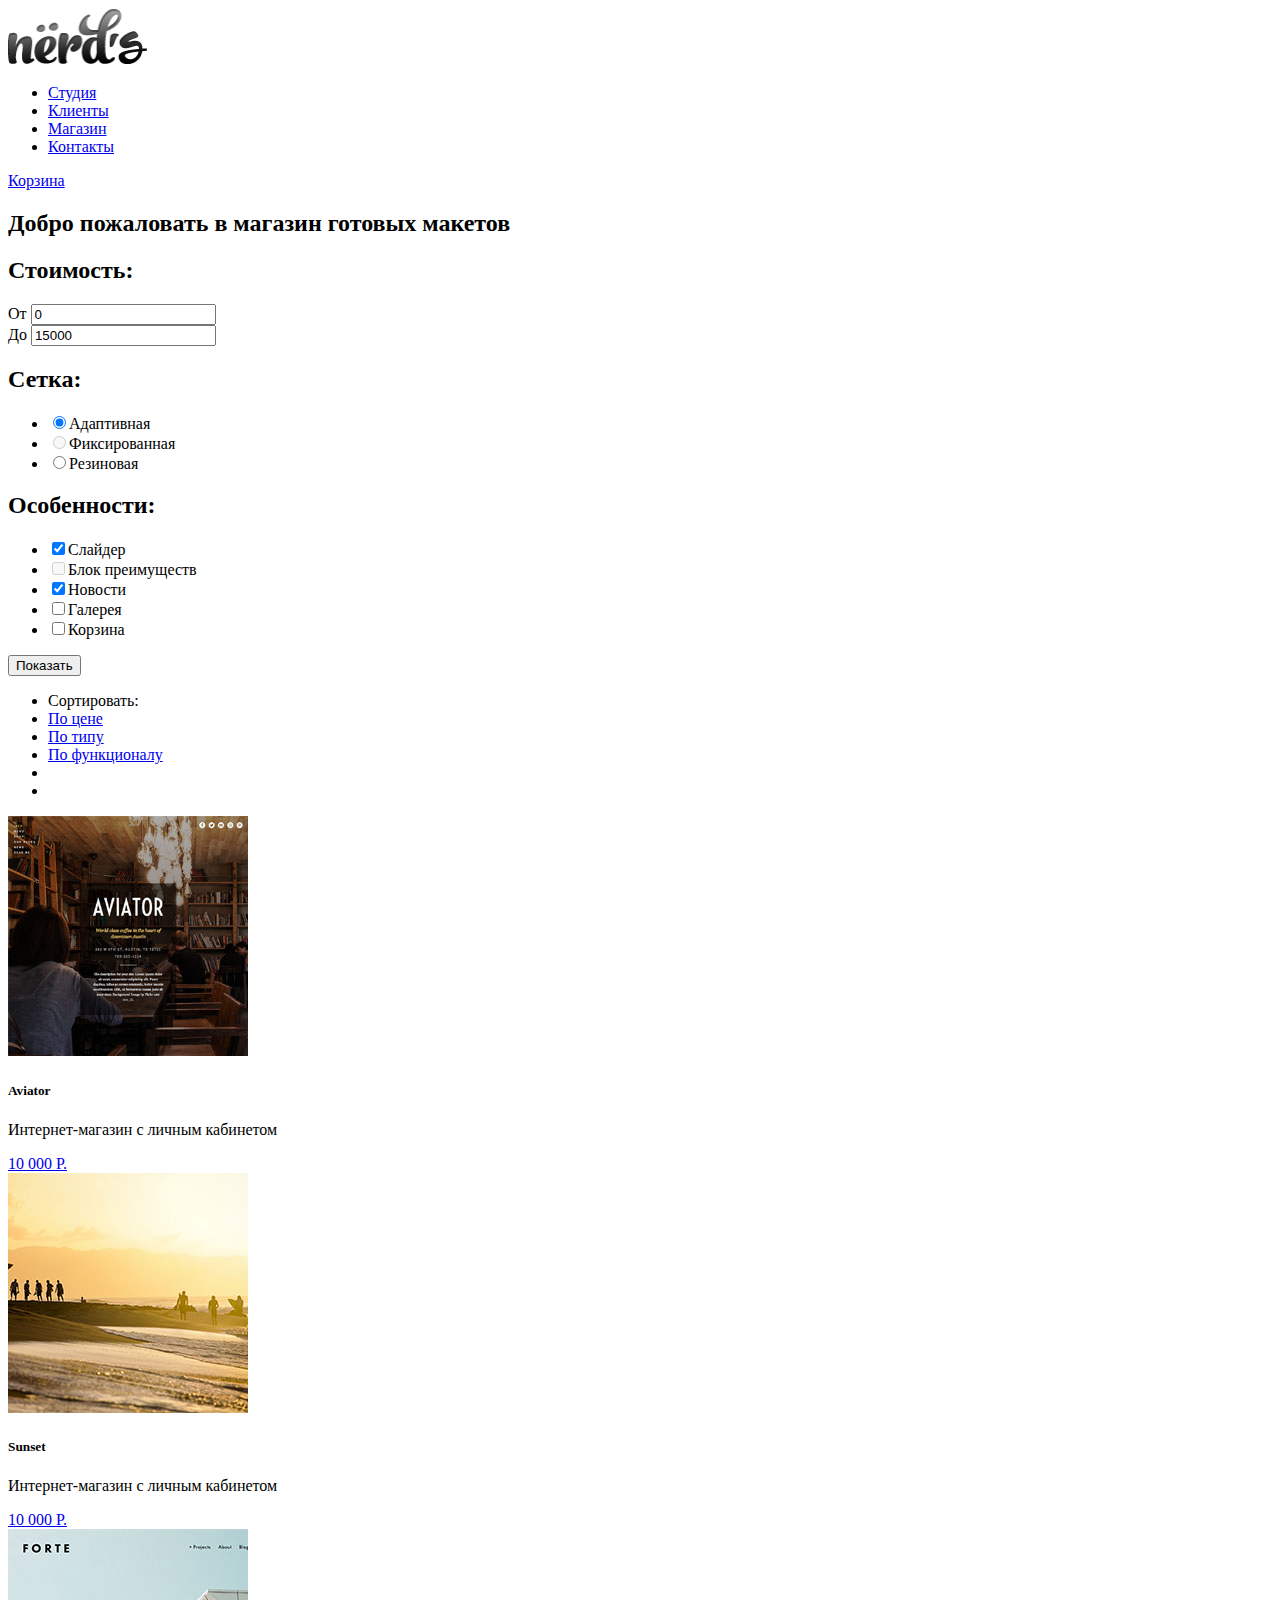
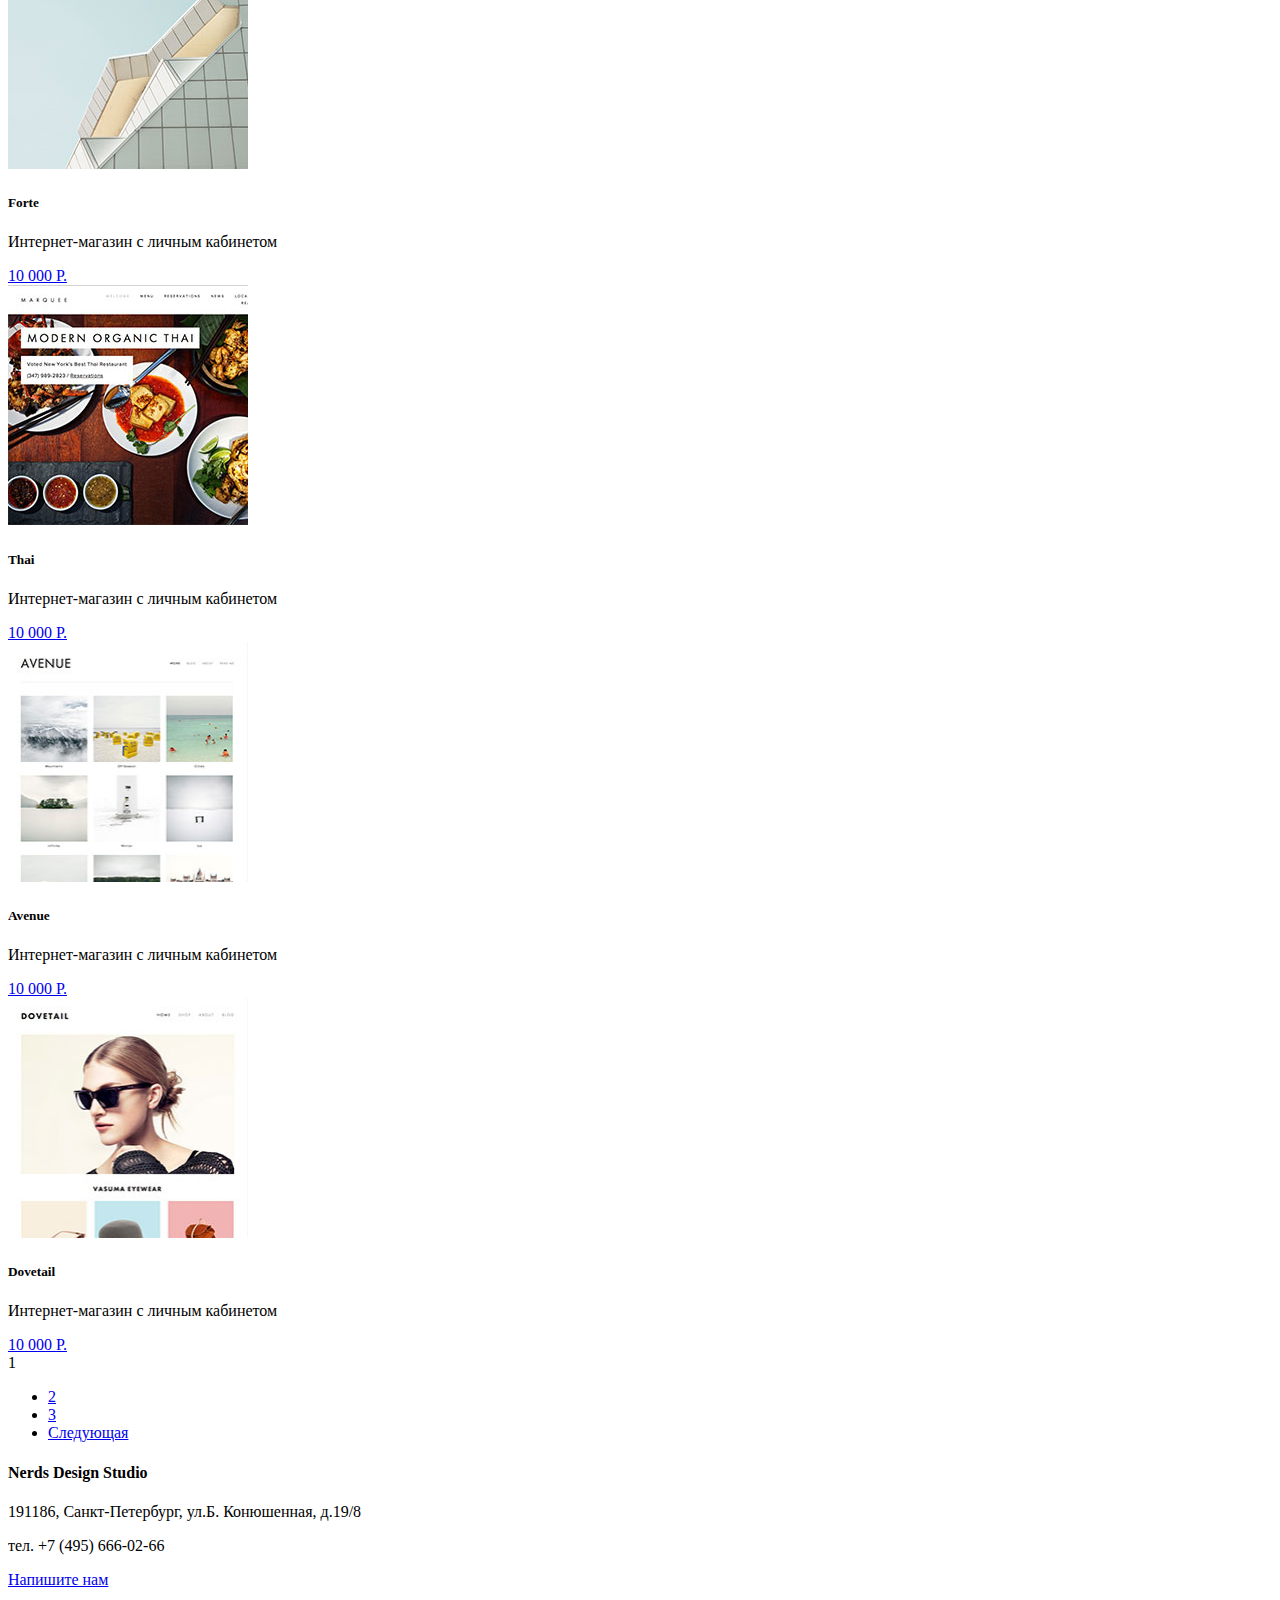
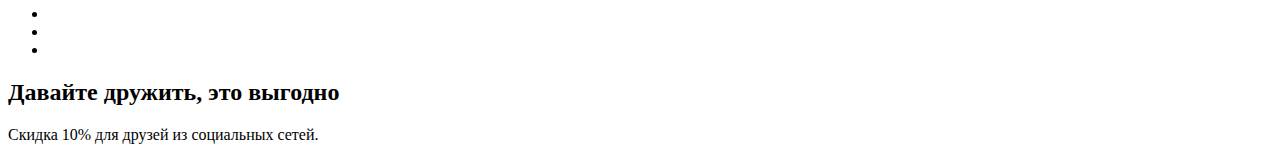
==== catalog.html @ f37ee437 "Revert "Added files via upload"" ====
<!DOCTYPE html>
<html>
	<head>
		<meta charset="utf-8">
		<title>Нердс</title>
	</head>
	<body>
		<header class="main-header">
			<div class="container">
				<div class="header-top clearfix">
					<div class="logo">
						<a href="index.html">
							<img src="img/logo-nerds.png" width="140" height="56" alt="nerds">
						</a>
					</div>
					<nav class="main-navigation">
						<ul class="menu clearfix">
							<li>
								<a href="index.html">Студия</a>
							</li>
							<li>
								<a href="#">Клиенты</a>
							</li>
							<li>
								<a class="active" href="#">Магазин</a>
							</li>
							<li>
								<a href="#">Контакты</a>
							</li>
						</ul>
					</nav>
					<div class="cart-link">
						<a href="#" class="icon-basket">Корзина</a>
					</div>
				</div>
				<!--HEADLINE-->
					<div class="headline">
						<h2> Добро пожаловать в магазин готовых макетов</h2>
					</div>
			</div>
		</header>
		<!--CONTENT-->
		<main>
		<div class="container clearfix">
			<section class="content-column-left clearfix">
				<form class="pricerange-filter">
					<div class="pricerange-checkbox">
						<h2 class="pricerange-title">Стоимость:</h2>
						<div class="range-controls">
							<div class="scale">
								<div class="bar"></div>
							</div>
							<div class="toggle min-toggle"></div>
							<div class="toggle max-toggle"></div>
						</div>
						<div class="price-controls">
							<label class="label">От
								<input class="min-price" type="text" value="0"/>
							</label>
							<div class="max-price">
								<label class="label">До
									<input class="max-price" type="text" value="15000"/>
								</label>
							</div>
						</div>
					</div>
					<h2 class="pricerange-title">Сетка:</h2>
					<div class="radio-btn">
						<ul>
							<li><input type="radio" id="adaptive" name="greed" checked><label for="adaptive">Адаптивная</label></li>
							<li><input type="radio" id="fixed" name="greed" disabled><label for="fixed">Фиксированная</label></li>
							<li><input type="radio" id="responsive" name="greed"><label for="responsive">Резиновая</label></li>
						</ul>
					</div>
					<h2 class="pricerange-title">Особенности:</h2>
					<div class="checkbox-btn">
						<ul>
							<li><input type="checkbox" id="slider" checked><label for="slider">Слайдер</label></li>
							<li><input type="checkbox" id="advantages" disabled><label for="advantages">Блок преимуществ</label></li>
							<li><input type="checkbox" id="news" checked><label for="news">Новости</label></li>
							<li><input type="checkbox" id="gallery"><label for="gallery">Галерея</label></li>
							<li><input type="checkbox" id="tray"><label for="tray">Корзина</label></li>
						</ul>
					</div>
					<div>
						<button class="btn grey-btn">Показать</button>
					</div>
				</form>
			</section>
			<!-- Right section-->
			<section class="content-column-right clearfix">
				<div class="sort">
					<ul>
						<li>Сортировать:</li>
						<li>
							<a href="#">По цене</a>
						</li>
						<li>
							<a href="#"><span>По типу</span></a>
						</li>
						<li>
							<a href="#"><span>По функционалу</span></a>
						</li>
						<li>
							<a href="#" class="btn-up btn-up-active"></a>
						</li>
						<li>
							<a href="#" class="btn-down"></a>
						</li>
					</ul>
				</div>
				<!--CATALOG-->
				<div class="catalog clearfix">
					<div class="catalog-items">
						<!-- Article 1-->
						<article class="catalog-item">
							<div class="image">
								<a href="#" target="_blank"><img src="img/aviator.jpg" width="240" height="240" alt="aviator"></a>
							</div>
							<div class="info-box">
								<div class="content">
									<h5 class="title">Aviator</h5>
									<p class="description">Интернет-магазин с личным кабинетом</p>
									<a href="#" target="_blank" class="btn price-btn">10 000 Р.</a>
								</div>
							</div>
						</article>
						<!-- Article 2-->
						<article class="catalog-item">
							<div class="browser top-side"></div>
							<div class="image">
								<a href="#" target="blank"><img src="img/sunset.jpg" width="240" height="240" alt="sunset"></a>
							</div>
							<div class="info-box">
								<div class="content">
									<h5 class="title">Sunset</h5>
									<p class="description">Интернет-магазин с личным кабинетом</p>
									<a href="#" target="_blank" class="btn price-btn">10 000 Р.</a>
								</div>
							</div>
						</article>
						<!-- Article 3-->
						<article class="catalog-item">
							
							<div class="browser top-side"></div>
							<div class="image">
								<a href="#" target="_blank"><img src="img/forte.jpg" width="240" height="240" alt="forte"></a>
							</div>
							<div class="info-box">
								<div class="content">
									<h5 class="title">Forte</h5>
									<p class="description">Интернет-магазин с личным кабинетом</p>
									<a href="#" target="_blank" class="btn price-btn">10 000 Р.</a>
								</div>
							</div>
						</article>
						<!-- Article 4-->
						<article class="catalog-item">
							<div class="browser top-side"></div>
							<div class="image">
								<a href="#" target="blank"><img src="img/organicthai.jpg" width="240" height="240" alt="thaifood"></a>
							</div>
							<div class="info-box">
								<div class="content">
									<h5 class="title">Thai</h5>
									<p class="description">Интернет-магазин с личным кабинетом</p>
									<a href="#" class="btn price-btn">10 000 Р.</a>
								</div>
							</div>
						</article>
						<!-- Article 5-->
						<article class="catalog-item">
							<div class="browser top-side"></div>
							<div class="image">
								<a href="#" target="_blank"><img src="img/avenue.jpg" width="240" height="240" alt="avenue"></a>
							</div>
							<div class="info-box">
								<div class="content">
									<h5 class="title">Avenue</h5>
									<p class="description">Интернет-магазин с личным кабинетом</p>
									<a href="#" class="btn price-btn">10 000 Р.</a>
								</div>
							</div>
						</article>
						<!-- Article 6-->
						<article class="catalog-item">
							<div class="browser top-side"></div>
							<div class="image">
								<a href="#" target="_blank"><img src="img/dovetail.jpg" width="240" height="240" alt="dovetail"></a>
							</div>
							<div class="info-box">
								<div class="content">
									<h5 class="title">Dovetail</h5>
									<p class="description">Интернет-магазин с личным кабинетом</p>
									<a href="#" class="btn price-btn">10 000 Р.</a>
								</div>
							</div>
						</article>
						
					</div>
				</div>
				<div class="paginator">
					<span class="grey-btn current">1</span>
					<ul>
					<li><a href="#" class="grey-btn">2</a></li>
					<li><a href="#" class="grey-btn">3</a></li>
					<li><a href="#" class="grey-btn">Следующая</a></li>
					</ul>
				</div>
				<!--  </div> -->
				<!-- </div> -->
			</section>
		</div>
		</main>
		<footer class="main-footer">
			<!-- Location-->
			<section class="location">
				<div class="footer-container clearfix">
					<div class="map">
						<div class="map"></div>
						<div class="container clearfix">
							<div class="adress-box">
								<div class="adress-text clearfix">
									<h4 class="title">Nerds Design Studio</h4>
									<p class="adress">191186, Санкт-Петербург, ул.Б. Конюшенная, д.19/8</p>
									<p class="phone">тел. +7 (495) 666-02-66</p>
								</div>
								<a href="#" class="btn feedback-btn">Напишите нам</a>
							</div>
						</div>
					</div>
				</div>
			</section>
			<section class="footer-social">
				<div class="container clearfix">
					<div class="social-btn">
						<ul class="social-menu clearfix">
							<li><a href="http://vkontakte.ru" target="_blank" class="btn icon-vk" ></a></li>
							<li><a href="http://facebook.com" target="_blank" class="btn icon-facebook"></a></li>
							<li><a href="http://instagram.com" target="_blank" class="btn icon-instagramm"></a></li>
						</ul>
					</div>
					<div class="social-text clearfix">
						<h2>Давайте дружить, это выгодно</h2>
						<p>Скидка 10% для друзей из социальных сетей.</p>
					</div>
				</div>
			</section>
		</footer>
	</header>
</body>
</html>
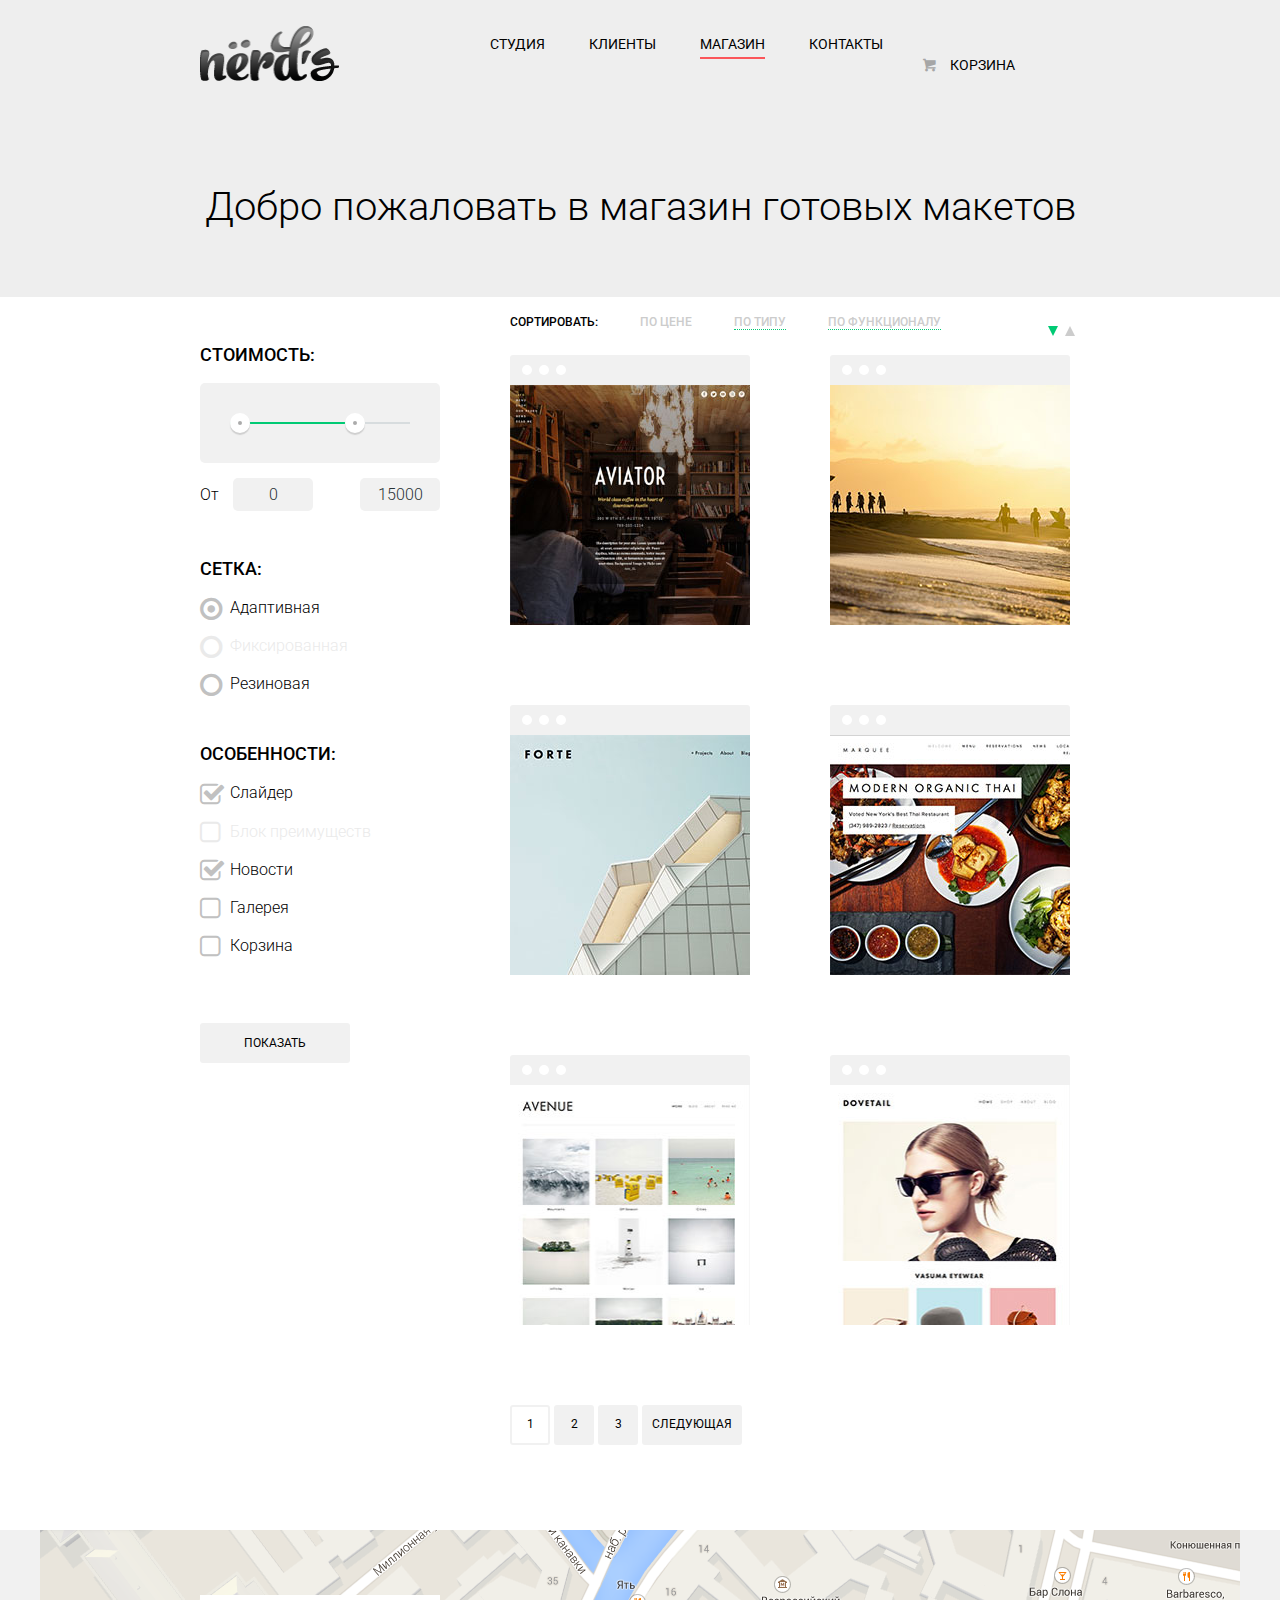
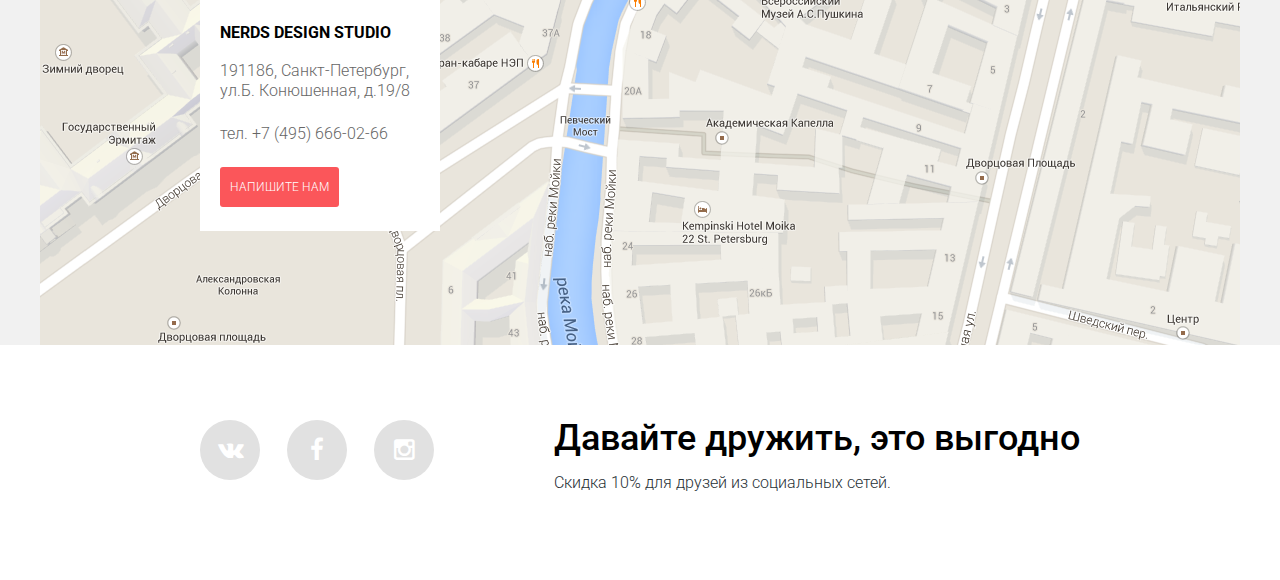
==== commit 935d24b1: "дз" ====
--- a/catalog.html
+++ b/catalog.html
@@ -1,252 +1,279 @@
 <!DOCTYPE html>
 <html>
-	<head>
-		<meta charset="utf-8">
-		<title>Нердс</title>
-	</head>
-	<body>
-		<header class="main-header">
-			<div class="container">
-				<div class="header-top clearfix">
-					<div class="logo">
-						<a href="index.html">
-							<img src="img/logo-nerds.png" width="140" height="56" alt="nerds">
-						</a>
-					</div>
-					<nav class="main-navigation">
-						<ul class="menu clearfix">
-							<li>
-								<a href="index.html">Студия</a>
-							</li>
-							<li>
-								<a href="#">Клиенты</a>
-							</li>
-							<li>
-								<a class="active" href="#">Магазин</a>
-							</li>
-							<li>
-								<a href="#">Контакты</a>
-							</li>
-						</ul>
-					</nav>
-					<div class="cart-link">
-						<a href="#" class="icon-basket">Корзина</a>
-					</div>
-				</div>
-				<!--HEADLINE-->
-					<div class="headline">
-						<h2> Добро пожаловать в магазин готовых макетов</h2>
-					</div>
-			</div>
-		</header>
-		<!--CONTENT-->
-		<main>
-		<div class="container clearfix">
-			<section class="content-column-left clearfix">
-				<form class="pricerange-filter">
-					<div class="pricerange-checkbox">
-						<h2 class="pricerange-title">Стоимость:</h2>
-						<div class="range-controls">
-							<div class="scale">
-								<div class="bar"></div>
-							</div>
-							<div class="toggle min-toggle"></div>
-							<div class="toggle max-toggle"></div>
-						</div>
-						<div class="price-controls">
-							<label class="label">От
-								<input class="min-price" type="text" value="0"/>
-							</label>
-							<div class="max-price">
-								<label class="label">До
-									<input class="max-price" type="text" value="15000"/>
-								</label>
-							</div>
-						</div>
-					</div>
-					<h2 class="pricerange-title">Сетка:</h2>
-					<div class="radio-btn">
-						<ul>
-							<li><input type="radio" id="adaptive" name="greed" checked><label for="adaptive">Адаптивная</label></li>
-							<li><input type="radio" id="fixed" name="greed" disabled><label for="fixed">Фиксированная</label></li>
-							<li><input type="radio" id="responsive" name="greed"><label for="responsive">Резиновая</label></li>
-						</ul>
-					</div>
-					<h2 class="pricerange-title">Особенности:</h2>
-					<div class="checkbox-btn">
-						<ul>
-							<li><input type="checkbox" id="slider" checked><label for="slider">Слайдер</label></li>
-							<li><input type="checkbox" id="advantages" disabled><label for="advantages">Блок преимуществ</label></li>
-							<li><input type="checkbox" id="news" checked><label for="news">Новости</label></li>
-							<li><input type="checkbox" id="gallery"><label for="gallery">Галерея</label></li>
-							<li><input type="checkbox" id="tray"><label for="tray">Корзина</label></li>
-						</ul>
-					</div>
-					<div>
-						<button class="btn grey-btn">Показать</button>
-					</div>
-				</form>
-			</section>
-			<!-- Right section-->
-			<section class="content-column-right clearfix">
-				<div class="sort">
-					<ul>
-						<li>Сортировать:</li>
-						<li>
-							<a href="#">По цене</a>
-						</li>
-						<li>
-							<a href="#"><span>По типу</span></a>
-						</li>
-						<li>
-							<a href="#"><span>По функционалу</span></a>
-						</li>
-						<li>
-							<a href="#" class="btn-up btn-up-active"></a>
-						</li>
-						<li>
-							<a href="#" class="btn-down"></a>
-						</li>
-					</ul>
-				</div>
-				<!--CATALOG-->
-				<div class="catalog clearfix">
-					<div class="catalog-items">
-						<!-- Article 1-->
-						<article class="catalog-item">
-							<div class="image">
-								<a href="#" target="_blank"><img src="img/aviator.jpg" width="240" height="240" alt="aviator"></a>
-							</div>
-							<div class="info-box">
-								<div class="content">
-									<h5 class="title">Aviator</h5>
-									<p class="description">Интернет-магазин с личным кабинетом</p>
-									<a href="#" target="_blank" class="btn price-btn">10 000 Р.</a>
-								</div>
-							</div>
-						</article>
-						<!-- Article 2-->
-						<article class="catalog-item">
-							<div class="browser top-side"></div>
-							<div class="image">
-								<a href="#" target="blank"><img src="img/sunset.jpg" width="240" height="240" alt="sunset"></a>
-							</div>
-							<div class="info-box">
-								<div class="content">
-									<h5 class="title">Sunset</h5>
-									<p class="description">Интернет-магазин с личным кабинетом</p>
-									<a href="#" target="_blank" class="btn price-btn">10 000 Р.</a>
-								</div>
-							</div>
-						</article>
-						<!-- Article 3-->
-						<article class="catalog-item">
-							
-							<div class="browser top-side"></div>
-							<div class="image">
-								<a href="#" target="_blank"><img src="img/forte.jpg" width="240" height="240" alt="forte"></a>
-							</div>
-							<div class="info-box">
-								<div class="content">
-									<h5 class="title">Forte</h5>
-									<p class="description">Интернет-магазин с личным кабинетом</p>
-									<a href="#" target="_blank" class="btn price-btn">10 000 Р.</a>
-								</div>
-							</div>
-						</article>
-						<!-- Article 4-->
-						<article class="catalog-item">
-							<div class="browser top-side"></div>
-							<div class="image">
-								<a href="#" target="blank"><img src="img/organicthai.jpg" width="240" height="240" alt="thaifood"></a>
-							</div>
-							<div class="info-box">
-								<div class="content">
-									<h5 class="title">Thai</h5>
-									<p class="description">Интернет-магазин с личным кабинетом</p>
-									<a href="#" class="btn price-btn">10 000 Р.</a>
-								</div>
-							</div>
-						</article>
-						<!-- Article 5-->
-						<article class="catalog-item">
-							<div class="browser top-side"></div>
-							<div class="image">
-								<a href="#" target="_blank"><img src="img/avenue.jpg" width="240" height="240" alt="avenue"></a>
-							</div>
-							<div class="info-box">
-								<div class="content">
-									<h5 class="title">Avenue</h5>
-									<p class="description">Интернет-магазин с личным кабинетом</p>
-									<a href="#" class="btn price-btn">10 000 Р.</a>
-								</div>
-							</div>
-						</article>
-						<!-- Article 6-->
-						<article class="catalog-item">
-							<div class="browser top-side"></div>
-							<div class="image">
-								<a href="#" target="_blank"><img src="img/dovetail.jpg" width="240" height="240" alt="dovetail"></a>
-							</div>
-							<div class="info-box">
-								<div class="content">
-									<h5 class="title">Dovetail</h5>
-									<p class="description">Интернет-магазин с личным кабинетом</p>
-									<a href="#" class="btn price-btn">10 000 Р.</a>
-								</div>
-							</div>
-						</article>
-						
-					</div>
-				</div>
-				<div class="paginator">
-					<span class="grey-btn current">1</span>
-					<ul>
-					<li><a href="#" class="grey-btn">2</a></li>
-					<li><a href="#" class="grey-btn">3</a></li>
-					<li><a href="#" class="grey-btn">Следующая</a></li>
-					</ul>
-				</div>
-				<!--  </div> -->
-				<!-- </div> -->
-			</section>
-		</div>
-		</main>
-		<footer class="main-footer">
-			<!-- Location-->
-			<section class="location">
-				<div class="footer-container clearfix">
-					<div class="map">
-						<div class="map"></div>
-						<div class="container clearfix">
-							<div class="adress-box">
-								<div class="adress-text clearfix">
-									<h4 class="title">Nerds Design Studio</h4>
-									<p class="adress">191186, Санкт-Петербург, ул.Б. Конюшенная, д.19/8</p>
-									<p class="phone">тел. +7 (495) 666-02-66</p>
-								</div>
-								<a href="#" class="btn feedback-btn">Напишите нам</a>
-							</div>
-						</div>
-					</div>
-				</div>
-			</section>
-			<section class="footer-social">
-				<div class="container clearfix">
-					<div class="social-btn">
-						<ul class="social-menu clearfix">
-							<li><a href="http://vkontakte.ru" target="_blank" class="btn icon-vk" ></a></li>
-							<li><a href="http://facebook.com" target="_blank" class="btn icon-facebook"></a></li>
-							<li><a href="http://instagram.com" target="_blank" class="btn icon-instagramm"></a></li>
-						</ul>
-					</div>
-					<div class="social-text clearfix">
-						<h2>Давайте дружить, это выгодно</h2>
-						<p>Скидка 10% для друзей из социальных сетей.</p>
-					</div>
-				</div>
-			</section>
-		</footer>
-	</header>
-</body>
+    <head>
+        <meta charset="utf-8">
+        <title>Нердс</title>
+        <link href='http://fonts.googleapis.com/css?family=Roboto:400,500,100,300&amp;subset=latin,cyrillic-ext' rel='stylesheet' type='text/css'>
+        <link rel="stylesheet" href="css/normalize.css">
+        <link href="css/style.css" rel="stylesheet">
+    </head>
+    <body>
+        <header class="main-header">
+            <div class="container">
+                <div class="header-top clearfix">
+                    <div class="logo">
+                        <a href="index.html">
+                            <img src="img/logo-nerds.png" width="140" height="56" alt="nerds">
+                        </a>
+                    </div>
+                    <nav class="main-navigation">
+                        <ul class="menu clearfix">
+                            <li>
+                                <a href="index.html">Студия</a>
+                            </li>
+                            <li>
+                                <a href="#">Клиенты</a>
+                            </li>
+                            <li>
+                                <a class="active" href="#">Магазин</a>
+                            </li>
+                            <li>
+                                <a href="#">Контакты</a>
+                            </li>
+                        </ul>
+                    </nav>
+                    <div class="cart-link">
+                        <a href="#" class="icon-basket">Корзина</a>
+                    </div>
+                </div>
+                <!--HEADLINE-->
+                <div class="header-bottom">
+                    <div class="headline">
+                        <h2> Добро пожаловать в магазин готовых макетов</h2>
+                    </div>
+                </div>
+            </div>
+        </header>
+        <!--CONTENT-->
+        <div class="container clearfix">
+            <section class="content-column-left clearfix">
+                <form class="pricerange-filter">
+                    <div class="pricerange-checkbox">
+                        <h2 class="pricerange-title">Стоимость:</h2>
+                        <div class="range-controls">
+                            <div class="scale">
+                                <div class="bar"></div>
+                            </div>
+                            <div class="toggle min-toggle"></div>
+                            <div class="toggle max-toggle"></div>
+                        </div>
+                        <div class="price-controls">
+                            <label class="label">От
+                                <input class="min-price" type="text" value="0"/>
+                            </label>
+                            <div class="max-price">
+                                <label class="label">До
+                                    <input class="max-price" type="text" value="15000"/>
+                                </label>
+                            </div>
+                        </div>
+                    </div>
+                    <h2 class="pricerange-title">Сетка:</h2>
+                    <div class="radio-btn">
+                        <ul>
+                            <li><input type="radio" id="adaptive" name="greed" checked><label for="adaptive"><span></span>Адаптивная</label></li>
+                            
+                            <li><input type="radio" id="fixed" name="greed" disabled><label for="fixed"><span></span>Фиксированная</label></li>
+                            <li><input type="radio" id="responsive" name="greed"><label for="responsive"><span></span>Резиновая</label></li>
+                        </ul>
+                    </div>
+                    <h2 class="pricerange-title">Особенности:</h2>
+                    <div class="checkbox-btn">
+                        <ul>
+                            <li><input type="checkbox" id="slider" checked><label for="slider"><span></span>Слайдер</label></li>
+                            <li><input type="checkbox" id="advantages" disabled><label for="advantages"><span></span>Блок преимуществ</label></li>
+                            <li><input type="checkbox" id="news" checked><label for="news"><span></span>Новости</label></li>
+                            <li><input type="checkbox" id="gallery"><label for="gallery"><span></span>Галерея</label></li>
+                            <li><input type="checkbox" id="tray"><label for="tray"><span></span>Корзина</label></li>
+                        </ul>
+                    </div>
+                    <div>
+                        <button class="btn grey-btn">Показать</button>
+                    </div>
+                </form>
+            </section>
+            <!-- Right section-->
+            <section class="content-column-right clearfix">
+                <div class="sort">
+                    <ul>
+                        <li>Сортировать:</li>
+                        <li>
+                            <a href="#">По цене</a>
+                        </li>
+                        <li>
+                            <a href="#"><span>По типу</span></a>
+                        </li>
+                        <li>
+                            <a href="#"><span>По функционалу</span></a>
+                        </li>
+                        <li>
+                            <a href="#" class="btn-up btn-up-active"></a>
+                        </li>
+                        <li>
+                            <a href="#" class="btn-down"></a>
+                        </li>
+                    </ul>
+                </div>
+                
+                <!--CATALOG-->
+                <div class="catalog clearfix">
+                    <div class="catalog-items">
+                        <!-- Article 1-->
+                        <article class="catalog-item">
+                            <div class="image">
+                                <a href="#" target="_blank"><img src="img/aviator.jpg" width="240" height="240" alt="aviator"></a>
+                            </div>
+                            <div class="info-box">
+                                <div class="content">
+                                    <h5 class="title">Aviator</h5>
+                                    <p class="description">Интернет-магазин  с личным кабинетом</p>
+                                    <a href="#" target="_blank" class="btn price-btn">10 000 Р.</a>
+                                </div>
+                            </div>
+                        </article>
+                        <!-- Article 2-->
+                        <article class="catalog-item">
+                            <div class="browser top-side"></div>
+                            <div class="image">
+                                <a href="#" target="_blank"><img src="img/sunset.jpg" width="240" height="240" alt="sunset"></a>
+                            </div>
+                            <div class="info-box">
+                                <div class="content">
+                                    <h5 class="title">Sunset</h5>
+                                    <p class="description">Интернет-магазин с личным кабинетом</p>
+                                    <a href="#" target="_blank" class="btn price-btn">10 000 Р.</a>
+                                </div>
+                            </div>
+                        </article>
+                        <!-- Article 3-->
+                        <article class="catalog-item">
+                            
+                            <div class="browser top-side"></div>
+                            <div class="image">
+                                <a href="#" target="_blank"><img src="img/forte.jpg" width="240" height="240" alt="forte"></a>
+                            </div>
+                            <div class="info-box">
+                                <div class="content">
+                                    <h5 class="title">Forte</h5>
+                                    <p class="description">Интернет-магазин  с личным кабинетом</p>
+                                    <a href="#" target="_blank" class="btn price-btn">10 000 Р.</a>
+                                </div>
+                            </div>
+                        </article>
+                        <!-- Article 4-->
+                        <article class="catalog-item">
+                            <div class="browser top-side"></div>
+                            <div class="image">
+                                <a href="#" target="_blank"><img src="img/organicthai.jpg" width="240" height="240" alt="thaifood"></a>
+                            </div>
+                            <div class="info-box">
+                                <div class="content">
+                                    <h5 class="title">Thai</h5>
+                                    <p class="description">Интернет-магазин  с личным кабинетом</p>
+                                    <a href="#" class="btn price-btn">10 000 Р.</a>
+                                </div>
+                            </div>
+                        </article>
+                        <!-- Article 5-->
+                        <article class="catalog-item">
+                            <div class="browser top-side"></div>
+                            <div class="image">
+                                <a href="#" target="_blank"><img src="img/avenue.jpg" width="240" height="240" alt="avenue"></a>
+                            </div>
+                            <div class="info-box">
+                                <div class="content">
+                                    <h5 class="title">Avenue</h5>
+                                    <p class="description">Интернет-магазин с личным кабинетом</p>
+                                    <a href="#" class="btn price-btn">10 000 Р.</a>
+                                </div>
+                            </div>
+                        </article>
+                        <!-- Article 6-->
+                        <article class="catalog-item">
+                            <div class="browser top-side"></div>
+                            <div class="image">
+                                <a href="#" target="_blank"><img src="img/dovetail.jpg" width="240" height="240" alt="dovetail"></a>
+                            </div>
+                            <div class="info-box">
+                                <div class="content">
+                                    <h5 class="title">Dovetail</h5>
+                                    <p class="description">Интернет-магазин  с личным кабинетом</p>
+                                    <a href="#" class="btn price-btn">10 000 Р.</a>
+                                </div>
+                            </div>
+                        </article>
+                        
+                    </div>
+                </div>
+                <div class="paginator">
+                    <span class="grey-btn current">1</span>
+                    <a href="#" class="grey-btn">2</a>
+                    <a href="#" class="grey-btn">3</a>
+                    <a href="#" class="grey-btn">Следующая</a>
+                </div>
+                <!--  </div> -->
+                <!-- </div> -->
+            </section>
+        </div>
+        <footer class="main-footer">
+            <!-- Location-->
+            <section class="location">
+                <div class="footer-container clearfix">
+                    <div class="map">
+                        <div id="map"></div>
+                        <div class="container clearfix">
+                            
+                            <div class="adress-box">
+                                <div class="adress-text clearfix">
+                                    <h4 class="title">Nerds Design Studio</h4>
+                                    <p class="adress">191186, Санкт-Петербург, ул.Б. Конюшенная, д.19/8</p>
+                                    <p class="phone">тел. +7 (495) 666-02-66</p>
+                                </div>
+                                <a href="#" class="btn feedback-btn">Напишите нам</a>
+                            </div>
+                            <!-- Form Write us -->
+                            <div class="write-us">
+                                <form class="contact-form" action="#" method="post">
+                                    <div class="half-width">
+                                        <label for="login-field" class="contact-name">Ваше имя:</label>
+                                        <input type="text" name="login" id="login-field" placeholder="Представьтесь, пожалуйста" required>
+                                    </div>
+                                    <div class="half-width">
+                                        <label for="email-field" class="contact-email">Ваш e-mail:</label>
+                                        <input type="email" name="email" id="email-field" placeholder="Для отправки ответа" required>
+                                    </div>
+                                    <label for="text-field">Текст письма:</label>
+                                    <textarea name="contact-text" id="text-field" rows="4" placeholder="В свободной форме"></textarea>
+                                    <div class="contact-buttons">
+                                        <input class="btn form-submit-btn" type="submit" value="Отправить">
+                                        <input class="btn form-esc-btn write-us-close" type="button" value="Отмена">
+                                    </div>
+                                    <button class="form-close" formnovalidate></button>
+                                </form>
+                            </div>
+                        </div>
+                    </div>
+                </div>
+            </section>
+            <section class="footer-social">
+                <div class="container clearfix">
+                    <div class="social-btn">
+                        <ul class="social-menu clearfix">
+                            <li><a href="http://vkontakte.ru" target="_blank" class="btn icon-vk" ></a></li>
+                            <li><a href="http://facebook.com" target="_blank" class="btn icon-facebook"></a></li>
+                            <li><a href="http://instagram.com" target="_blank" class="btn icon-instagramm"></a></li>
+                        </ul>
+                        
+                    </div>
+                    
+                    <div class="social-text clearfix">
+                        <h2>Давайте дружить, это выгодно</h2>
+                        <p>Скидка 10% для друзей из социальных сетей.</p>
+                    </div>
+                </div>
+            </section>
+        </footer>
+        <script src="http://api-maps.yandex.ru/2.1/?lang=ru_RU" type="text/javascript"></script>
+        <script src="js/script.js" type="text/javascript"></script>
+    </body>
 </html>--- a/css/style.css
+++ b/css/style.css
@@ -0,0 +1,1322 @@
+/*===============================
+             FONTS
+================================*/
+
+@font-face {
+  font-family: 'symbols-nerds';
+  src: url('../font/symbols-nerds.eot?27841936');
+  src: url('../font/symbols-nerds.eot?27841936#iefix') format('embedded-opentype'),
+       url('../font/symbols-nerds.woff?27841936') format('woff'),
+       url('../font/symbols-nerds.ttf?27841936') format('truetype'),
+       url('../font/symbols-nerds.svg?27841936#symbols-nerds') format('svg');
+  font-weight: normal;
+  font-style: normal;
+}
+/* Chrome hack: SVG is rendered more smooth in Windozze. 100% magic, uncomment if you need it. */
+/* Note, that will break hinting! In other OS-es font will be not as sharp as it could be */
+/*
+@media screen and (-webkit-min-device-pixel-ratio:0) {
+  @font-face {
+    font-family: 'symbols-nerds';
+    src: url('../font/symbols-nerds.svg?27841936#symbols-nerds') format('svg');
+  }
+}
+*/
+ 
+[class^="icon-"]:before, [class*=" icon-"]:before {
+  font-family: "symbols-nerds";
+  font-style: normal;
+  font-weight: normal;
+  speak: none;
+  display: inline-block;
+  text-decoration: inherit;
+  vertical-align: inherit;
+  width: 1em;
+  margin-right: .2em;
+  text-align: center;
+  /* opacity: .8; */
+  /* For safety - reset parent styles, that can break glyph codes*/
+  font-variant: normal;
+  text-transform: none;
+  /* fix buttons height, for twitter bootstrap */
+  line-height: 1em;
+  /* Animation center compensation - margins should be symmetric */
+  /* remove if not needed */
+  margin-left: .2em;
+  /* you can be more comfortable with increased icons size */
+  /* font-size: 120%; */
+  /* Uncomment for 3D effect */
+  /* text-shadow: 1px 1px 1px rgba(127, 127, 127, 0.3); */;
+}
+
+.icon-basket:before {
+  content: '\62';
+} /* 'b' */
+.icon-facebook:before {
+  content: '\66';
+} /* 'f' */
+.icon-twitter:before {
+  content: '\74';
+} /* 't' */
+.icon-vk:before {
+  content: '\76';
+} /* 'v' */
+.icon-up-dir:before {
+  content: '\25b2';
+} /* '▲' */
+.icon-down-dir:before {
+  content: '\25bc';
+} /* '▼' */
+.icon-circle:before {
+  content: '\25cb';
+} /* '○' */
+.icon-circle-dot:before {
+  content: '\25cf';
+} /* '●' */
+.icon-check-off:before {
+  content: '\2610';
+} /* '☐' */
+.icon-check-on:before {
+  content: '\2611';
+} /* '☑' */
+.icon-instagramm:before {
+  content: '📷';
+} /* '\1f4f7' */
+
+
+.clearfix:before,
+.clearfix:after {
+  content: "";
+  display: table;
+}
+
+.clearfix:after {
+  clear: both;
+}
+
+.clearfix {
+  zoom: 1;
+}
+
+html, body, #map {
+  width: 100%;
+  height: 100%;
+  padding: 0;
+  margin: 0;
+}
+
+body {
+  min-width: 900px;
+  margin: 0;
+  padding: 0;
+  background-color: #fff;
+  position: relative;
+  font-family: 'Roboto', sans-serif;
+  font-size: 16px;
+  line-height: 22px;
+  font-weight: 300;
+  font-style: normal;
+  color: #000;
+}
+
+.container {
+  width: 880px;
+  margin: 0 auto;
+  padding: 0 10px;
+}
+
+.btn {
+  display: inline-block;
+  padding: 14px 10px;
+  font-size: 12px;
+  line-height: 12px;
+  color: white;
+  text-transform: uppercase;
+  text-align: center;
+  text-decoration: none;
+  background-color: #fb565a;
+  border-radius: 3px;
+  border: none;
+}
+
+.btn:hover {
+  background-color: #d6494d;
+}
+
+.btn:focus, .btn:active {
+  background-color: #b63538;
+  box-shadow: inset 0 3px 0 rgba(0,0,0,.15);
+  outline: none;
+}
+
+.grey-btn {
+  background: #f1f1f1;
+  color: #000;
+}
+
+.grey-btn:hover {
+  background: #e5e5e5;
+}
+
+.grey-btn:focus, .grey-btn:active {
+  background: #d5d5d5;
+}
+
+
+/*======================================================================
+                                HEADER
+======================================================================*/
+
+.main-header {
+  background-color: #eee;
+}
+
+.header-top {
+  padding: 25px 0;
+}
+
+.header-bottom {
+  padding: 25px 0 0;
+}
+
+.logo {
+  float: left;
+  max-width: 150px;
+  margin-right: 140px;
+}
+
+.cart-link {
+  position: relative;
+  display: inline-block;
+  vertical-align: middle;
+  max-width: 150px;
+  margin-left: 20px;
+  margin-top: 33px;
+  padding: 0;
+  font-size: 14px;
+  line-height: 14px;
+  text-transform: uppercase;
+}
+
+.cart-link a {
+  color: #000;
+  text-decoration: none;
+  font-weight: 400;
+}
+
+.cart-link a:before {
+  padding-right: 10px;
+  color: #a6a6a6;
+}
+
+.cart-link a:hover,
+.cart-link a:hover:before {
+  color: #fb565a;
+}
+
+.cart-link a:active,
+.cart-link a:focus,
+.cart-link a:active:before,
+.cart-link a:focus:before {
+  color: #ababab;
+}
+
+/*===============================
+            NAVIGATION
+================================*/
+
+.main-navigation {
+  float: left;
+  width: 420px;
+}
+
+.menu {
+  margin: 12px 0 0;
+  padding: 0;
+  list-style: none;
+  font-size: 0;
+}
+
+.menu li {
+  display: inline-block;
+  vertical-align: middle;
+  text-transform: uppercase;
+  margin-right: 24px;
+}
+
+.menu li:last-child {
+  margin-right: 0;
+}
+
+.menu a {
+  padding: 10px;
+  margin-top: 12px;
+  font-size: 14px;
+  line-height: 14px;
+  color: #000;
+  text-decoration: none;
+  font-weight: 400;
+}
+
+.menu .active {
+  position: relative;
+}
+
+.menu .active:after {
+  content: "";
+  position: absolute;
+  bottom: 3px;
+  left: 10px;
+  right: 10px;
+  height: 2px;
+  background-color: #fb565a;
+}
+
+.menu .active:hover {
+  color: #000;
+}
+
+.menu a:hover {
+  color: #fb565a;
+}
+
+.menu a:active {
+  color: #ababab;
+}
+
+.header-menu-active:after {
+  content: "";
+  position: absolute;
+  width: 100%;
+  height: 2px;
+  background: #fb565a;
+  left: 0;
+  bottom: -5px;
+}
+
+
+/*===============================
+             SLIDER
+================================*/
+
+.slider {
+  position: relative;
+  width: 880px;
+  height: 310px;
+  margin: 0 auto;
+}
+
+.slider-controls {
+  position: absolute;
+  bottom: 95px;
+  left: 50%;
+  width: 200px;
+  height: 10px;
+  margin-left: -100px;
+  text-align: center;
+  z-index: 1000;
+}
+
+.slider-controls i {
+  display: inline-block;
+  width: 4px;
+  height: 4px;
+  margin: 0 3px;
+  background: white;
+  border: 3px solid white;
+  vertical-align: top;
+  border-radius: 50%;
+  cursor: pointer;
+}
+
+.slider-controls .active {
+  background: #c1c1c1;
+}
+
+.slide {
+  position: absolute;
+  top: 0;
+  left: 0;
+  width: 100%;
+  height: 100%;
+  overflow: hidden;
+}
+
+.slide .btn {
+  width: 240px;
+}
+
+.slide-text {
+  width: 380px;
+  padding: 30px 0;
+  color: #283136;
+}
+
+.slide-title {
+  font-size: 36px;
+  line-height: 1;
+  font-weight: 500;
+  color: #000;
+}
+
+.slide p {
+  margin-bottom: 30px;
+}
+
+.slide:nth-child(1) {
+  background: url('../img/slider-bg-1.png') no-repeat right 10px;
+}
+
+.slide:nth-child(2) {
+  background: url('../img/slider-bg-2.png') no-repeat right 10px;
+}
+
+.slide:nth-child(3) {
+  background: url('../img/slider-bg-3.png') no-repeat right 10px;
+}
+
+.slider input[type=radio] {
+  position: absolute;
+  opacity: 0;
+}
+
+.slider-controls {
+  position: absolute;
+  bottom: 95px;
+  left: 50%;
+  width: 200px;
+  height: 10px;
+  margin-left: -100px;
+  text-align: center;
+  z-index: 1000;
+}
+
+.slider-controls label {
+  display: inline-block;
+  width: 4px;
+  height: 4px;
+  margin: 0 3px;
+  background: white;
+  border: 3px solid white;
+  vertical-align: top;
+  border-radius: 50%;
+  cursor: pointer;
+}
+
+#btn-1:checked ~ .slider-controls label[for="btn-1"],
+#btn-2:checked ~ .slider-controls label[for="btn-2"],
+#btn-3:checked ~ .slider-controls label[for="btn-3"] {
+  background: #c1c1c1;
+}
+
+.slide {
+  display: none;
+}
+
+#btn-1:checked ~ .slides .slide:nth-child(1) {
+  display: block;
+}
+
+#btn-2:checked ~ .slides .slide:nth-child(2) {
+  display: block;
+}
+
+#btn-3:checked ~ .slides .slide:nth-child(3) {
+  display: block;
+}
+
+
+
+/*============
+  ITEM PAGE 
+==============*/
+.headline h2 {
+  margin: 0;
+  padding: 50px 0 70px;
+  text-align: center;
+  line-height: 100%;
+  font-size: 40px;
+  font-weight: 300;
+}
+  
+  
+
+/*===============================
+            CATEGORY
+================================*/
+
+.products-row {
+  padding: 80px 0;
+  border-bottom: 2px solid #eee;
+}
+
+.products-item {
+  float: left;
+  width: 240px;
+  margin-right: 80px;
+}
+
+.products-item:last-child {
+  margin-right: 0px;
+}
+
+.products-title {
+  font-size: 18px;
+  color: #000;
+  margin-top: 25px;
+  text-transform: uppercase;
+  font-weight: 500;
+}
+
+.products-text {
+  font-size: 15px;
+  margin-bottom: 30px;
+  color: #283136;
+}
+
+.products-item .btn {
+  width: 140px;
+}
+
+.green-btn {
+  background-color: #00ca74;
+}
+
+.green-btn:hover {
+  background-color: #01a25e;
+}
+
+.green-btn:focus, .green-btn:active {
+  background-color: #009053;
+  box-shadow: inset 0 3px 0 rgba(0,0,0,.15);
+}
+
+.yellow-btn {
+  background-color: #efc84a;
+}
+
+.yellow-btn:hover {
+  background-color: #d6ae2c;
+}
+
+.yellow-btn:focus, .yellow-btn:active {
+  background-color: #c09b24;
+  box-shadow: inset 0 3px 0 rgba(0,0,0,.15);
+}
+
+/*===============================
+            PRESENTATION
+================================*/
+
+.presentation {
+  padding: 60px 0;
+  border-bottom: 2px solid #eee;
+}
+
+.upper-row-text {
+  float: left;
+  width: 580px;
+  margin-right: 40px;
+}
+
+.upper-row-text h1 {
+  font-size: 36px;
+  font-weight: 500;
+  color: #000;
+  line-height: 36px;
+  margin: 0 0 15px;
+}
+
+.upper-row-text p {
+  color: #283136;
+  margin: 0;
+}
+
+.upper-row-logo {
+  float: right;
+}
+
+.presentation-bottom-row {
+  padding-top: 50px;
+}
+
+.strenghts-left {
+  float: left;
+  width: 460px;
+}
+
+.strenghts-title {
+  text-transform: uppercase;
+  margin: 0;
+  margin-bottom: 25px;
+  color: #283136;
+}
+
+.strenghts-right {
+  float: right;
+  width: 240px;
+  margin-right: 0px;
+}
+
+.list-style {
+  padding: 0;
+  margin: 0;
+  list-style: none;
+}
+
+.list-style li {
+  color: #283136;
+  padding-left: 37px;
+  margin: 14px 0;
+  position: relative;
+}
+
+.list-style li:before {
+  content: "";
+  position: absolute;
+  left: 0;
+  top: 50%;
+  margin-top: -1px;
+  width: 25px;
+  height: 2px;
+  background: #fb565a;
+}
+/*===============================
+            PARTNERS
+================================*/
+
+.partners {
+  padding: 45px 0 35px;
+  border-bottom: 2px solid #eee;
+  text-align: center;
+}
+
+.partners-logo {
+  width: 280px;
+  display: inline-block;
+  vertical-align: middle;
+  opacity: .2;
+  -webkit-transition: opacity .15s ease-in-out;
+  -o-transition: opacity .15s ease-in-out;
+  transition: opacity .15s ease-in-out;
+}
+
+.partners-logo:first-child {
+  text-align: left;
+}
+
+.partners-logo:last-child {
+  text-align: right;
+}
+
+.partners-logo:hover {
+  opacity: 1;
+}
+
+.partners-logo:last-child {
+  margin-right: 0px;
+}
+/*======================================================================
+                                CONTENT ITEM PAGE
+======================================================================*/
+.content-column-left {
+  float: left;
+  width: 240px;
+}
+/*===============================
+            PRICERANGE FILTER
+================================*/
+.pricerange-filter {
+  width: 240px;
+  min-height: 170px;
+  margin-bottom: 45px;
+}
+
+.pricerange-title {
+  font-size: 18px;
+  line-height: 16px;
+  font-weight: 500;
+  text-transform: uppercase;
+  margin: 50px 0 20px;
+}
+
+.range-controls {
+  position: relative;
+  height: 80px;
+  margin-bottom: 15px;
+  padding: 0 30px;
+  background: #f1f1f1;
+  border-radius: 5px;
+  overflow: hidden;
+}
+
+.range-controls .scale {
+  margin-top: 39px;
+  height: 2px;
+  background: #d7dcde;
+}
+
+.range-controls .bar {
+  width: 70%;
+  height: 2px;
+  background: #00ca74;
+}
+
+.range-controls .toggle {
+  position: absolute;
+  top: 30px;
+  left: 30px;
+  width: 4px;
+  height: 4px;
+  border: 8px solid white;
+  background: #ababab;
+  cursor: pointer;
+  border-radius: 50%;
+  box-shadow: 0 2px 1px 0 #cfcfcf;
+}
+
+.range-controls .max-toggle {
+  left: 145px;
+}
+
+.price-controls {
+  position: relative;
+}
+
+.label {
+  display: block;
+  margin-bottom: 5px;
+}
+
+.max-price {
+  position: absolute;
+  top: 0;
+  right: 0;
+}
+
+.price-controls input {
+  width: 60px;
+  padding: 7px 10px;
+  margin-left: 10px;
+  border: none;
+  background: #f1f1f1;
+  font-size: 16px;
+  font-family: 'Roboto', sans-serif;
+  font-weight: 300;
+  font-style: normal;
+  text-align: center;
+  color: #283136;
+  border-radius: 5px;
+}
+
+input {
+  line-height: normal;
+}
+/*===============================
+      RADIO AND CHECKBOX BTNS
+================================*/
+
+
+.radio-btn ul,
+.checkbox-btn ul {
+  margin: 0;
+  padding: 0;
+  list-style: none;
+}
+
+.radio-btn li,
+.checkbox-btn li {
+  margin-bottom: 15px;
+}
+
+.checkbox-btn label {
+  cursor: pointer;
+}
+
+.checkbox-btn span {
+  display: inline-block;
+  vertical-align: middle;
+  position: relative;
+  width: 30px;
+}
+
+.checkbox-btn span:before {
+  content: '\2610';
+  font-family: "symbols-nerds";
+  color: #c1c1c1;
+  font-size: 26px;
+  vertical-align: middle;
+}
+
+.checkbox-btn input:checked + label span:before {
+  content: '\2611';
+}
+
+.checkbox-btn input:disabled + label {
+  color: #eaeaea;
+}
+
+.checkbox-btn input:disabled + label span:before {
+  color: #eaeaea;
+}
+
+.checkbox-btn input[type=checkbox] {
+  display: none;
+}
+
+.radio-btn label {
+  cursor: pointer;
+}
+
+.radio-btn span {
+  display: inline-block;
+  vertical-align: middle;
+  position: relative;
+  width: 30px;
+}
+
+.radio-btn span:before {
+  content: '\25cb';
+  font-family: "symbols-nerds";
+  color: #c1c1c1;
+  font-size: 26px;
+  vertical-align: middle;
+}
+
+.radio-btn input:checked + label span:before {
+  content: '\25cf';
+}
+
+.radio-btn input:disabled + label {
+  color: #eaeaea;
+}
+
+.radio-btn input:disabled + label span:before {
+  color: #eaeaea;
+}
+
+.radio-btn input[type=radio] {
+  display: none;
+}
+
+.pricerange-filter .grey-btn {
+  width: 150px;
+  margin-top: 50px;
+  font-weight: bolder;
+}
+
+/*===============================
+            SORT BY
+================================*/
+
+.content-column-right {
+  float: right;
+}
+
+.sort {
+  width: 570px;
+  margin-right: 0;
+}
+
+.sort ul {
+  margin-bottom: 20px;
+  padding: 0;
+  list-style: none;
+}
+
+.sort li {
+  display: inline-block;
+  vertical-align: top;
+  font-weight: 500;
+  font-size: 12px;
+  line-height: 1.5;
+  text-transform: uppercase;
+  margin-right: 38px;
+}
+
+.sort a {
+  padding: 0;
+  text-decoration: none;
+  color: #ccc;
+  outline: none;
+}
+
+.sort span {
+  border-bottom: 1px dotted #00ca74;
+}
+
+.sort span:hover {
+  color: #000;
+  border-bottom: 1px solid #00ca74;
+}
+
+.sort .btn-up,
+.sort .btn-down {
+  position: relative;
+  font: 0/0 a;
+  text-shadow: none;
+  background: green;
+  margin-right: 5px;
+}
+
+.btn-up:before {
+  content: "";
+  position: absolute;
+  right: -75px;
+  top: 0px;
+  width: 0;
+  height: 0;
+  border-left: 5px solid transparent;
+  border-right: 5px solid transparent;
+  border-top: 10px solid #00ca74;
+}
+
+.btn-down:before {
+  content: "";
+  position: absolute;
+  top: 0px;
+  right: -45px;
+  width: 0;
+  height: 0;
+  border-left: 5px solid transparent;
+  border-right: 5px solid transparent;
+  border-bottom: 10px solid #ccc;
+}
+
+/*===============================
+            CATALOG
+================================*/
+.catalog-items {
+  width: 570px;
+  margin: 0;
+  padding: 0;
+  font-size: 0;
+}
+
+.catalog-item {
+  display: inline-block;
+  width: 240px;
+  height: 240px;
+  margin: 0 80px 80px 0;
+  border-top: 30px solid #f1f1f1;
+  border-radius: 3px;
+  position: relative;
+  color: #000;
+  vertical-align: top;
+}
+
+.catalog-item:nth-child(2n) {
+  margin-right: 0;
+}
+
+.catalog-item:before {
+  content: "";
+  height: 10px;
+  width: 10px;
+  background: #fff;
+  border-radius: 50%;
+  box-shadow: 17px 0 0 #fff,34px 0 0 #fff;
+  position: absolute;
+  left: 12px;
+  top: -20px;
+}
+
+.catalog-item:hover {
+  border-color: #797979;
+}
+
+.catalog-item .info-box {
+  position: absolute;
+  top: 10%;
+  left: 10%;
+  margin: 0;
+  width: 200px;
+  height: 200px;
+  background-color: #fff;
+  text-align: center;
+  display: none;
+}
+
+.catalog-item:hover .info-box {
+  display: block;
+}
+
+.content {
+  padding: 30px 25px;
+}
+
+.content .title {
+  margin: 0;
+  padding-bottom: 20px;
+  color: #000;
+  font-size: 18px;
+  line-height: 9px;
+  font-weight: 400;
+  text-transform: uppercase;
+}
+
+.content .description {
+  font-size: 14px;
+  line-height: 18px;
+  color: #283136;
+  margin: 0;
+}
+
+.price-btn {
+  margin-top: 30px;
+  font-size: 18px;
+}
+
+
+/*===============================
+            PAGINATOR
+================================*/
+.paginator {
+  width: 285px;
+}
+
+.paginator a,
+.paginator span {
+  display: inline-block;
+  height: 20px;
+  min-width: 20px;
+  padding: 8px;
+  border: 2px solid #f1f1f1;
+  border-radius: 3px;
+  vertical-align: middle;
+  text-align: center;
+  font-weight: bolder;
+  font-size: 12px;
+  line-height: 18px;
+  color: #000;
+  text-decoration: none;
+  text-transform: uppercase;
+}
+
+.paginator .current {
+  background: #ffffff;
+}
+
+.paginator a:hover {
+  background: #e5e5e5;
+  border: 2px solid #e5e5e5;
+}
+
+.paginator a:active {
+  background: #d5d5d5;
+  border: 2px solid #e5e5e5;
+  color: #000;
+  -webkit-box-shadow: inset 0 3px 0 0 #b5b5b5;
+  -moz-box-shadow: inset 0 3px 0 0 #b5b5b5;
+  box-shadow: inset 0 3px 0 0 #b5b5b5;
+}
+
+/*======================================================================
+                                FOOTER
+======================================================================*/
+
+.footer-container {
+  padding-top: 85px;
+  position: relative;
+}
+
+.map {
+  background: #f1f1f1 url("../img/map.png") no-repeat center top;
+  width: 100%;
+  height: 415px;
+}
+
+.map::after {
+  content: '';
+  display: table;
+  clear: both;
+}
+
+#map {
+  width: 100%;
+  height: 100%;
+  padding: 0;
+  margin: 0;
+}
+
+/*===============================
+            ADRESS
+================================*/
+
+
+.adress-box {
+  position: absolute;
+  top: 30%;
+  z-index: 1;
+  width: 200px;
+  height: 186px;
+  background-color: #fff;
+  text-align: left;
+  padding: 30px 20px 20px 20px;
+  margin: 0;
+}
+
+.adress-text {
+  margin: 0;
+  padding: 0;
+  font-size: 0;
+}
+
+.adress-text .title {
+  font-size: 16px;
+  line-height: 16px;
+  text-transform: uppercase;
+  color: #000;
+  margin: 0;
+  padding-bottom: 20px;
+}
+
+.adress-text .adress {
+  font-size: 16px;
+  line-height: 20px;
+  color: #666666;
+  margin: 0;
+  padding-bottom: 25px;
+}
+
+.adress-text .phone {
+  font-size: 16px;
+  line-height: 16px;
+  color: #666666;
+  margin: 0;
+}
+
+.adress-box .btn {
+  margin-bottom: 0;
+  margin-top: 25px;
+}
+/*===============================
+            WRITE US FORM
+================================*/
+
+@-webkit-keyframes login-open {
+  0% {
+    -webkit-transform: translateY(-2000px);
+  }
+
+  70% {
+    -webkit-transform: translateY(30px);
+  }
+
+  90% {
+    -webkit-transform: translateY(-10px);
+  }
+
+  100% {
+    -webkit-transform: translateY(0);
+  }
+}
+
+@keyframes login-open {
+  0% {
+    transform: translateY(-2000px);
+  }
+
+  70% {
+    transform: translateY(30px);
+  }
+
+  90% {
+    transform: translateY(-10px);
+  }
+
+  100% {
+    transform: translateY(0);
+  }
+}
+
+.write-us {
+  display: none;
+  position: absolute;
+  top: 20%;
+  left: 50%;
+  margin-left: -315px;
+  width: 470px;
+  min-height: 250px;
+  padding: 50px 80px;
+  background: #fff;
+  box-shadow: 0 20px 35px #626363;
+  font-weight: 400;
+  font-size: 16px;
+  line-height: 1.125;
+  z-index: 10;
+}
+
+.half-width {
+  display: inline-block;
+  vertical-align: inherit;
+  margin-right: -2px;
+  margin-bottom: 20px;
+  width: 50%;
+}
+
+label {
+  margin-bottom: 5px;
+}
+
+.contact-form input[type="text"],
+.contact-form input[type="email"],
+.contact-form textarea {
+  width: 186px;
+  padding: 7px 15px;
+  border: 2px solid #d7dcde;
+  border-radius: 3px;
+  text-transform: uppercase;
+  font-size: 12px;
+  font-weight: 400;
+  line-height: 18px;
+  color: #000;
+}
+
+.contact-form textarea {
+  width: 90%;
+  margin-bottom: 40px;
+}
+
+.contact-form input[type="text"]:hover,
+.contact-form input[type="email"]:hover,
+.contact-form textarea:hover {
+  border: 2px solid #a2a9ac;
+}
+
+.contact-form input[type="text"]:active,
+.contact-form input[type="email"]:active,
+.contact-form textarea:active {
+  border: 2px solid #56bffb;
+}
+
+.form-submit-btn,
+.form-esc-btn {
+  display: inline-block;
+  vertical-align: inherit;
+  border: none;
+  width: 220px;
+  margin-right: 15px;
+  font-weight: 400;
+}
+
+.form-esc-btn {
+  margin-right: 0;
+  background: #f1f1f1;
+  color: #000;
+}
+
+.form-esc-btn:hover {
+  background: #e5e5e5;
+}
+
+.form-esc-btn:active {
+  background: #d5d5d5;
+  color: #b5b5b5;
+  -webkit-box-shadow: inset 0 3px 0 0 #b5b5b5;
+  -moz-box-shadow: inset 0 3px 0 0 #b5b5b5;
+  box-shadow: inset 0 3px 0 0 #b5b5b5;
+}
+
+.write-us-show {
+  -webkit-animation: login-open 0.4s;
+  animation: login-open 0.4s;
+}
+
+.login-popup-error {
+  -webkit-animation: login-error 0.6s;
+  animation: login-error 0.6s;
+}
+
+.form-close {
+  width: 42px;
+  height: 42px;
+  background: #fb565a;
+  border-radius: 50%;
+  position: absolute;
+  right: 5px;
+  top: 5px;
+  text-indent: -9999px;
+  border: 1px solid #fb565a;
+  transform: rotate(45deg);
+}
+
+.form-close::after, .form-close::before {
+  content: "";
+  width: 26px;
+  height: 6px;
+  margin: -3px 0 0 -13px;
+  background: #fff;
+  position: absolute;
+  top: 50%;
+  left: 50%;
+}
+
+.form-close::after {
+  transform: rotate(90deg);
+}
+
+
+/*===============================
+            FOOTER-SOCIAL
+================================*/
+.footer-social {
+  padding-top: 75px;
+  padding-bottom: 70px;
+}
+
+.social-btn {
+  float: left;
+}
+
+.social-menu {
+  margin: 0;
+  padding: 0;
+  list-style: none;
+}
+
+.social-btn li {
+  vertical-align: middle;
+  float: left;
+  margin-right: 27px;
+}
+
+.social-btn li a {
+  background-color: #e1e1e1;
+}
+
+.social-btn li a.btn {
+  width: 60px;
+  height: 60px;
+  border-radius: 50%;
+  text-align: center;
+  line-height: 60px;
+  text-decoration: none;
+  color: #fff;
+  font-size: 24px;
+  padding: 0;
+}
+
+.social-btn li a:last-child {
+  margin-right: 0;
+}
+
+.social-text {
+  float: right;
+  display: inline-block;
+  vertical-align: inherit;
+  margin-right: 0;
+}
+
+.social-text h2 {
+  font-size: 36px;
+  line-height: 1;
+  color: #000;
+  margin: 0 0 10px;
+  font-weight: 500;
+}
+
+.social-text p {
+  text-align: left;
+  color: #283136;
+}
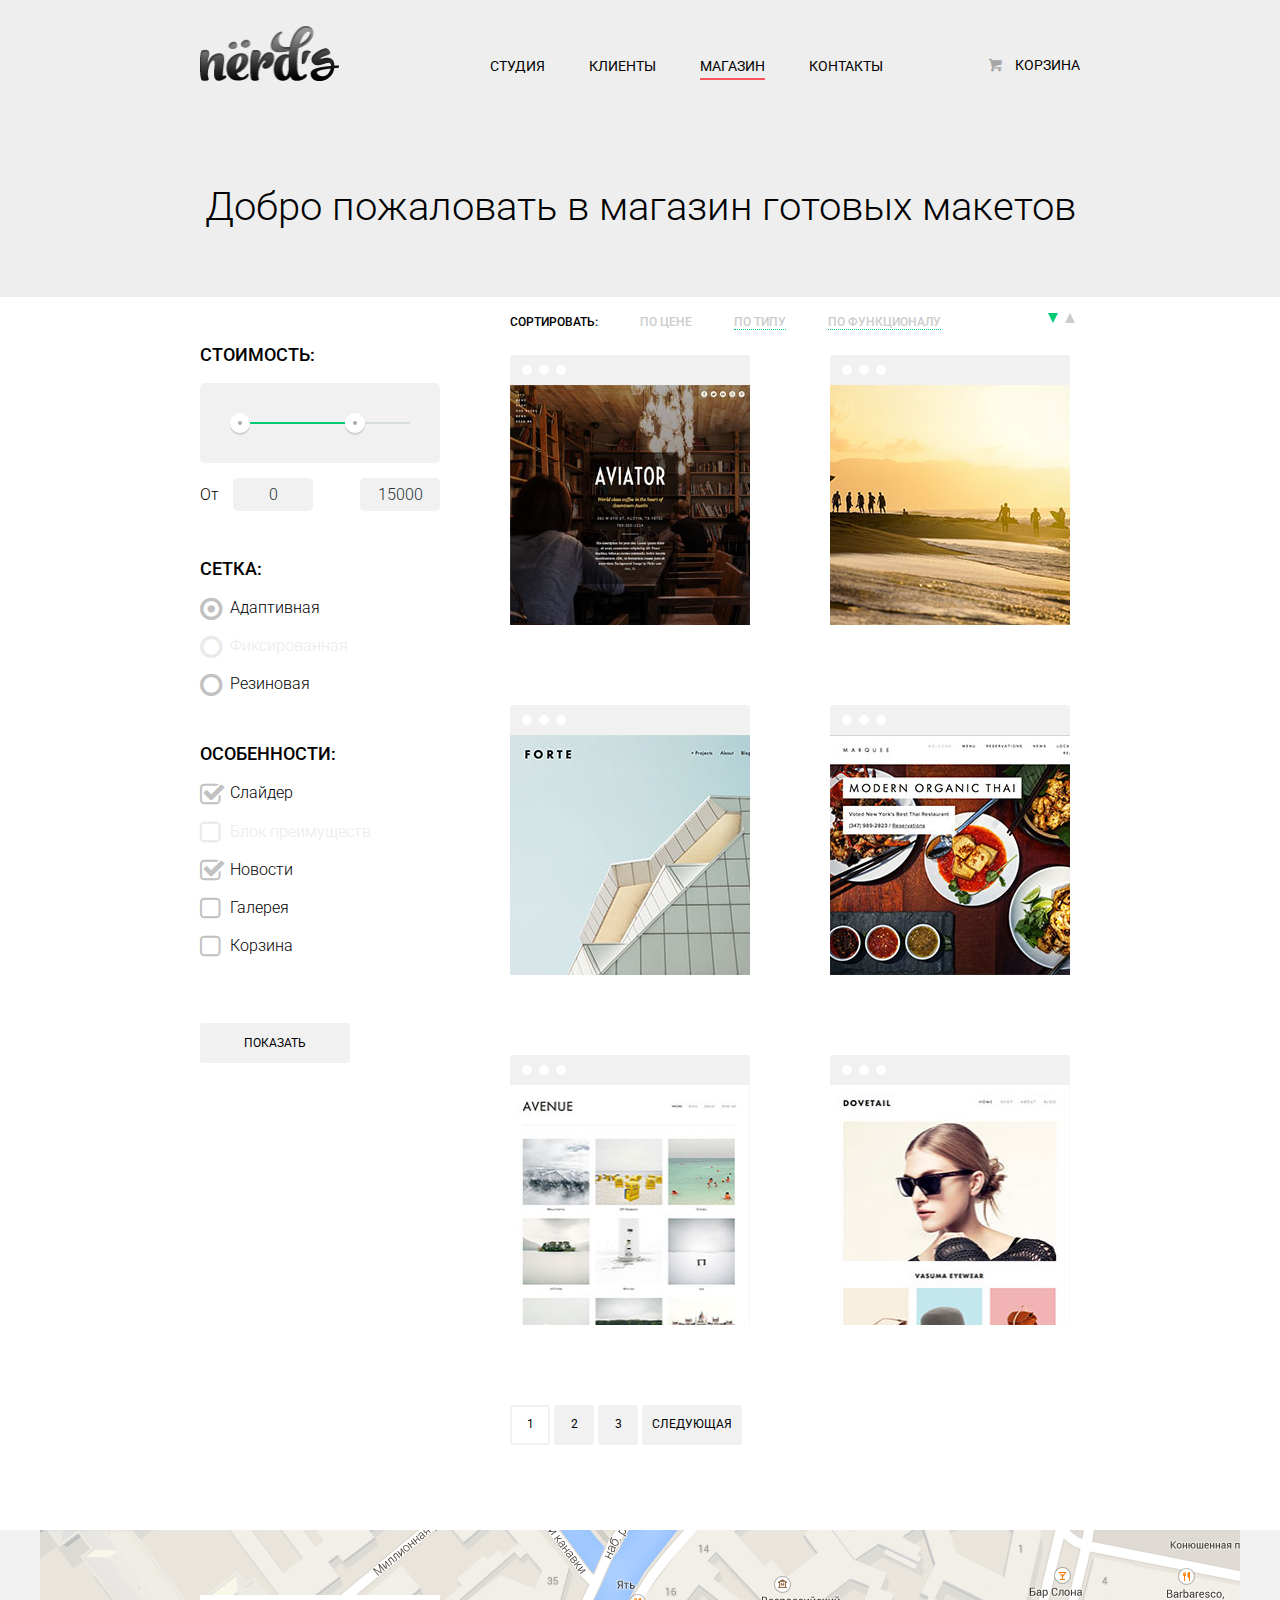
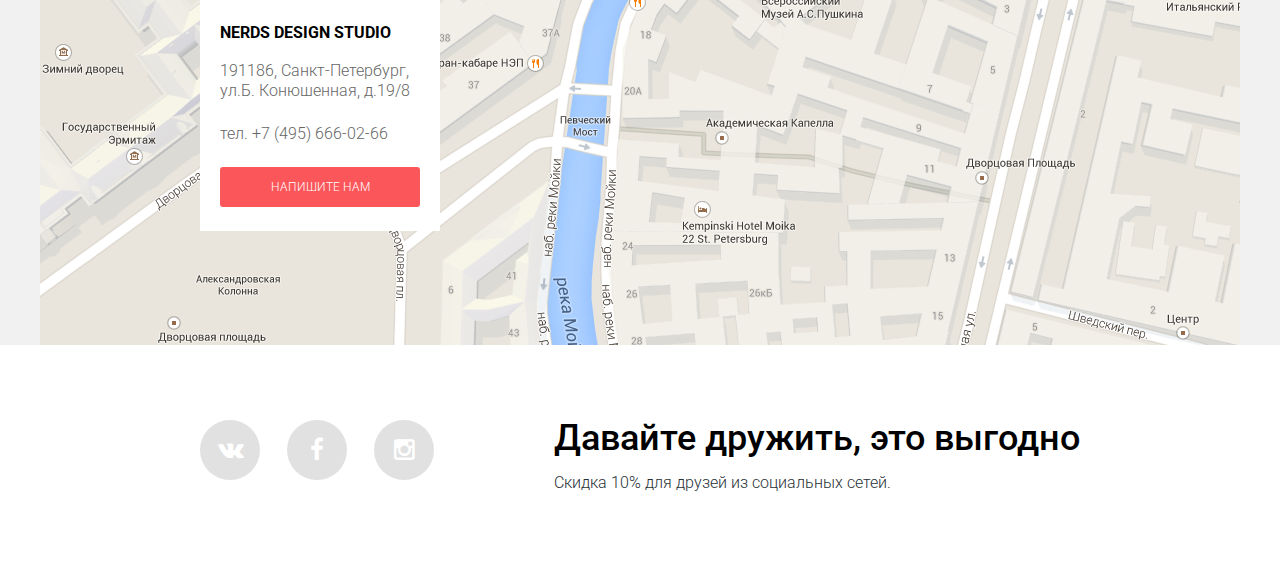
==== commit 03d261a0: "дз" ====
--- a/catalog.html
+++ b/catalog.html
@@ -4,8 +4,8 @@
         <meta charset="utf-8">
         <title>Нердс</title>
         <link href='http://fonts.googleapis.com/css?family=Roboto:400,500,100,300&amp;subset=latin,cyrillic-ext' rel='stylesheet' type='text/css'>
-        <link rel="stylesheet" href="css/normalize.css">
-        <link href="css/style.css" rel="stylesheet">
+        <link rel="stylesheet" href="css/normalize.min.css">
+        <link href="css/style.min.css" rel="stylesheet">
     </head>
     <body>
         <header class="main-header">
--- a/css/style.min.css
+++ b/css/style.min.css
@@ -0,0 +1 @@
+@font-face{font-family:'symbols-nerds';src:url(../font/symbols-nerds.eot?27841936);src:url(../font/symbols-nerds.eot?27841936#iefix) format("embedded-opentype"),url(../font/symbols-nerds.woff?27841936) format("woff"),url(../font/symbols-nerds.ttf?27841936) format("truetype"),url(../font/symbols-nerds.svg?27841936#symbols-nerds) format("svg");font-weight:400;font-style:normal}[class^="icon-"]:before,[class*=" icon-"]:before{font-family:"symbols-nerds";font-style:normal;font-weight:400;speak:none;display:inline-block;text-decoration:inherit;vertical-align:inherit;width:1em;margin-right:.2em;text-align:center;font-variant:normal;text-transform:none;line-height:1em;margin-left:.2em}.icon-basket:before{content:'\62'}.icon-facebook:before{content:'\66'}.icon-twitter:before{content:'\74'}.icon-vk:before{content:'\76'}.icon-up-dir:before{content:'\25b2'}.icon-down-dir:before{content:'\25bc'}.icon-circle:before{content:'\25cb'}.icon-circle-dot:before{content:'\25cf'}.icon-check-off:before{content:'\2610'}.icon-check-on:before{content:'\2611'}.icon-instagramm:before{content:'📷'}.clearfix:before,.clearfix:after{content:"";display:table}.clearfix:after{clear:both}.clearfix{zoom:1}html,body,#map{width:100%;height:100%;padding:0;margin:0}body{min-width:900px;margin:0;padding:0;background-color:#fff;position:relative;font-family:'Roboto',sans-serif;font-size:16px;line-height:22px;font-weight:300;font-style:normal;color:#000}.container{width:880px;margin:0 auto;padding:0 10px}.btn{display:inline-block;padding:14px 10px;font-size:12px;line-height:12px;color:#fff;text-transform:uppercase;text-align:center;text-decoration:none;background-color:#fb565a;border-radius:3px;border:none}.btn:hover{background-color:#d6494d}.btn:focus,.btn:active{background-color:#b63538;box-shadow:inset 0 3px 0 rgba(0,0,0,.15);outline:none}.grey-btn{background:#f1f1f1;color:#000}.grey-btn:hover{background:#e5e5e5}.grey-btn:focus,.grey-btn:active{background:#d5d5d5}.main-header{background-color:#eee}.header-top{padding:25px 0}.header-bottom{padding:25px 0 0}.logo{float:left;max-width:150px;margin-right:140px}.cart-link{position:relative;display:inline-block;vertical-align:middle;float:right;max-width:150px;margin-left:20px;margin-top:33px;padding:0;font-size:14px;line-height:14px;text-transform:uppercase}.cart-link a{color:#000;text-decoration:none;font-weight:400}.cart-link a:before{padding-right:10px;color:#a6a6a6}.cart-link a:hover,.cart-link a:hover:before{color:#fb565a}.cart-link a:active,.cart-link a:focus,.cart-link a:active:before,.cart-link a:focus:before{color:#ababab}.main-navigation{float:left;display:block;width:420px}.menu{margin:12px 0 0;padding:0;list-style:none;font-size:0}.menu li{display:inline-block;vertical-align:middle;text-transform:uppercase;margin-right:24px}.menu li:last-child{margin-right:0}.menu a{display:block;padding:10px;margin-top:12px;font-size:14px;line-height:14px;color:#000;text-decoration:none;font-weight:400}.menu .active{position:relative}.menu .active:after{content:"";position:absolute;bottom:3px;left:10px;right:10px;height:2px;background-color:#fb565a}.menu .active:hover{color:#000}.menu a:hover{color:#fb565a}.menu a:active{color:#ababab}.header-menu-active:after{content:"";position:absolute;width:100%;height:2px;background:#fb565a;left:0;bottom:-5px}.slider{position:relative;width:880px;height:310px;margin:0 auto}.slider-controls{position:absolute;bottom:95px;left:50%;width:200px;height:10px;margin-left:-100px;text-align:center;z-index:1000}.slider-controls i{display:inline-block;width:4px;height:4px;margin:0 3px;background:#fff;border:3px solid #fff;vertical-align:top;border-radius:50%;cursor:pointer}.slider-controls .active{background:#c1c1c1}.slide{position:absolute;top:0;left:0;width:100%;height:100%;overflow:hidden}.slide .btn{width:240px}.slide-text{width:380px;padding:30px 0;color:#283136}.slide-title{font-size:36px;line-height:1;font-weight:500;color:#000}.slide p{margin-bottom:30px}.slide:nth-child(1){background:url(../img/slider-bg-1.png) no-repeat right 10px}.slide:nth-child(2){background:url(../img/slider-bg-2.png) no-repeat right 10px}.slide:nth-child(3){background:url(../img/slider-bg-3.png) no-repeat right 10px}.slider input[type=radio]{position:absolute;opacity:0}.slider-controls{position:absolute;bottom:95px;left:50%;width:200px;height:10px;margin-left:-100px;text-align:center;z-index:1000}.slider-controls label{display:inline-block;width:4px;height:4px;margin:0 3px;background:#fff;border:3px solid #fff;vertical-align:top;border-radius:50%;cursor:pointer}#btn-1:checked ~ .slider-controls label[for="btn-1"],#btn-2:checked ~ .slider-controls label[for="btn-2"],#btn-3:checked ~ .slider-controls label[for="btn-3"]{background:#c1c1c1}.slide{display:none}#btn-1:checked ~ .slides .slide:nth-child(1){display:block}#btn-2:checked ~ .slides .slide:nth-child(2){display:block}#btn-3:checked ~ .slides .slide:nth-child(3){display:block}.headline h2{margin:0;padding:50px 0 70px;text-align:center;line-height:100%;font-size:40px;font-weight:300}.products-row{padding:80px 0;border-bottom:2px solid #eee}.products-item{float:left;width:240px;margin-right:80px}.products-item:last-child{margin-right:0}.products-title{font-size:18px;color:#000;margin-top:25px;text-transform:uppercase;font-weight:500}.products-text{font-size:15px;margin-bottom:30px;color:#283136}.products-item .btn{width:140px}.green-btn{background-color:#00ca74}.green-btn:hover{background-color:#01a25e}.green-btn:focus,.green-btn:active{background-color:#009053;box-shadow:inset 0 3px 0 rgba(0,0,0,.15)}.yellow-btn{background-color:#efc84a}.yellow-btn:hover{background-color:#d6ae2c}.yellow-btn:focus,.yellow-btn:active{background-color:#c09b24;box-shadow:inset 0 3px 0 rgba(0,0,0,.15)}.presentation{padding:60px 0;border-bottom:2px solid #eee}.upper-row-text{display:block;float:left;width:580px;margin-right:40px}.upper-row-text h1{font-size:36px;font-weight:500;color:#000;line-height:36px;margin:0 0 15px}.upper-row-text p{color:#283136;margin:0}.upper-row-logo{display:block;float:right}.presentation-bottom-row{padding-top:50px}.strenghts-left{float:left;width:460px}.strenghts-title{text-transform:uppercase;margin:0;margin-bottom:25px;color:#283136}.strenghts-right{float:right;width:240px;margin-right:0}.list-style{padding:0;margin:0;list-style:none}.list-style li{color:#283136;padding-left:37px;margin:14px 0;position:relative}.list-style li:before{content:"";position:absolute;left:0;top:50%;margin-top:-1px;width:25px;height:2px;background:#fb565a}.partners{display:block;padding:45px 0 35px;border-bottom:2px solid #eee;text-align:center}.partners-logo{width:280px;display:inline-block;vertical-align:middle;opacity:.2;-webkit-transition:opacity .15s ease-in-out;-o-transition:opacity .15s ease-in-out;transition:opacity .15s ease-in-out}.partners-logo:first-child{text-align:left}.partners-logo:last-child{text-align:right}.partners-logo:hover{opacity:1}.partners-logo:last-child{margin-right:0}.content-column-left{display:block;float:left;width:240px}.pricerange-filter{display:block;width:240px;min-height:170px;margin-bottom:45px}.pricerange-title{font-size:18px;line-height:16px;font-weight:500;text-transform:uppercase;margin:50px 0 20px}.range-controls{position:relative;height:80px;margin-bottom:15px;padding:0 30px;background:#f1f1f1;border-radius:5px;overflow:hidden}.range-controls .scale{margin-top:39px;height:2px;background:#d7dcde}.range-controls .bar{width:70%;height:2px;background:#00ca74}.range-controls .toggle{position:absolute;top:30px;left:30px;width:4px;height:4px;border:8px solid #fff;background:#ababab;cursor:pointer;border-radius:50%;box-shadow:0 2px 1px 0 #cfcfcf}.range-controls .max-toggle{left:145px}.price-controls{position:relative}.label{display:block;margin-bottom:5px}.max-price{position:absolute;top:0;right:0}.price-controls input{width:60px;padding:7px 10px;margin-left:10px;border:none;background:#f1f1f1;font-size:16px;font-family:'Roboto',sans-serif;font-weight:300;font-style:normal;text-align:center;color:#283136;border-radius:5px}input{line-height:normal}.radio-btn ul,.checkbox-btn ul{margin:0;padding:0;list-style:none}.radio-btn li,.checkbox-btn li{margin-bottom:15px}.checkbox-btn label{cursor:pointer}.checkbox-btn span{display:inline-block;vertical-align:middle;position:relative;width:30px}.checkbox-btn span:before{content:'\2610';font-family:"symbols-nerds";color:#c1c1c1;font-size:26px;vertical-align:middle}.checkbox-btn input:checked + label span:before{content:'\2611'}.checkbox-btn input:disabled + label{color:#eaeaea}.checkbox-btn input:disabled + label span:before{color:#eaeaea}.checkbox-btn input[type=checkbox]{display:none}.radio-btn label{cursor:pointer}.radio-btn span{display:inline-block;vertical-align:middle;position:relative;width:30px}.radio-btn span:before{content:'\25cb';font-family:"symbols-nerds";color:#c1c1c1;font-size:26px;vertical-align:middle}.radio-btn input:checked + label span:before{content:'\25cf'}.radio-btn input:disabled + label{color:#eaeaea}.radio-btn input:disabled + label span:before{color:#eaeaea}.radio-btn input[type=radio]{display:none}.pricerange-filter .grey-btn{width:150px;margin-top:50px;font-weight:bolder}.content-column-right{float:right}.sort{width:570px;display:block;margin-right:0}.sort ul{margin-bottom:20px;padding:0;list-style:none}.sort li{display:inline-block;vertical-align:top;font-weight:500;font-size:12px;line-height:1.5;text-transform:uppercase;margin-right:38px}.sort a{display:block;padding:0;text-decoration:none;color:#ccc;outline:none}.sort span{border-bottom:1px dotted #00ca74}.sort span:hover{color:#000;border-bottom:1px solid #00ca74}.sort .btn-up,.sort .btn-down{position:relative;font:0/0 a;text-shadow:none;background:green;margin-right:5px}.btn-up:before{content:"";position:absolute;right:-75px;top:0;width:0;height:0;border-left:5px solid transparent;border-right:5px solid transparent;border-top:10px solid #00ca74}.btn-down:before{content:"";position:absolute;top:0;right:-45px;width:0;height:0;border-left:5px solid transparent;border-right:5px solid transparent;border-bottom:10px solid #ccc}.catalog-items{width:570px;margin:0;padding:0;font-size:0}.catalog-item{display:inline-block;width:240px;height:240px;margin:0 80px 80px 0;border-top:30px solid #f1f1f1;border-radius:3px;position:relative;color:#000;vertical-align:top}.catalog-item:nth-child(2n){margin-right:0}.catalog-item:before{content:"";height:10px;width:10px;background:#fff;border-radius:50%;box-shadow:17px 0 0 #fff,34px 0 0 #fff;position:absolute;left:12px;top:-20px}.catalog-item:hover{border-color:#797979}.catalog-item .info-box{display:block;position:absolute;top:10%;left:10%;margin:0;width:200px;height:200px;background-color:#fff;text-align:center;display:none}.catalog-item:hover .info-box{display:block}.content{display:block;padding:30px 25px}.content .title{margin:0;padding-bottom:20px;color:#000;font-size:18px;line-height:9px;font-weight:400;text-transform:uppercase}.content .description{font-size:14px;line-height:18px;color:#283136;margin:0}.price-btn{display:block;margin-top:30px;font-size:18px}.paginator{width:285px}.paginator a,.paginator span{display:inline-block;height:20px;min-width:20px;padding:8px;border:2px solid #f1f1f1;border-radius:3px;vertical-align:middle;text-align:center;font-weight:bolder;font-size:12px;line-height:18px;color:#000;text-decoration:none;text-transform:uppercase}.paginator .current{background:#fff}.paginator a:hover{background:#e5e5e5;border:2px solid #e5e5e5}.paginator a:active{background:#d5d5d5;border:2px solid #e5e5e5;color:#000;-webkit-box-shadow:inset 0 3px 0 0 #b5b5b5;-moz-box-shadow:inset 0 3px 0 0 #b5b5b5;box-shadow:inset 0 3px 0 0 #b5b5b5}.footer-container{padding-top:85px;position:relative}.map{background:#f1f1f1 url(../img/map.png) no-repeat center top;width:100%;height:415px}.map::after{content:'';display:table;clear:both}#map{width:100%;height:100%;padding:0;margin:0}.adress-box{display:block;position:absolute;top:30%;z-index:1;width:200px;height:186px;background-color:#fff;text-align:left;padding:30px 20px 20px;margin:0}.adress-text{display:block;margin:0;padding:0;font-size:0}.adress-text .title{font-size:16px;line-height:16px;text-transform:uppercase;color:#000;margin:0;padding-bottom:20px}.adress-text .adress{font-size:16px;line-height:20px;color:#666;margin:0;padding-bottom:25px}.adress-text .phone{font-size:16px;line-height:16px;color:#666;margin:0}.adress-box .btn{display:block;margin-bottom:0;margin-top:25px}@-webkit-keyframes login-open{0%{-webkit-transform:translateY(-2000px)}70%{-webkit-transform:translateY(30px)}90%{-webkit-transform:translateY(-10px)}100%{-webkit-transform:translateY(0)}}@keyframes login-open{0%{transform:translateY(-2000px)}70%{transform:translateY(30px)}90%{transform:translateY(-10px)}100%{transform:translateY(0)}}.write-us{display:none;position:absolute;top:20%;left:50%;margin-left:-315px;width:470px;min-height:250px;padding:50px 80px;background:#fff;box-shadow:0 20px 35px #626363;font-weight:400;font-size:16px;line-height:1.125;z-index:10}.half-width{display:inline-block;vertical-align:inherit;margin-right:-2px;margin-bottom:20px;width:50%}label{display:block;margin-bottom:5px}.contact-form input[type="text"],.contact-form input[type="email"],.contact-form textarea{display:block;width:186px;padding:7px 15px;border:2px solid #d7dcde;border-radius:3px;text-transform:uppercase;font-size:12px;font-weight:400;line-height:18px;color:#000}.contact-form textarea{width:90%;margin-bottom:40px}.contact-form input[type="text"]:hover,.contact-form input[type="email"]:hover,.contact-form textarea:hover{border:2px solid #a2a9ac}.contact-form input[type="text"]:active,.contact-form input[type="email"]:active,.contact-form textarea:active{border:2px solid #56bffb}.form-submit-btn,.form-esc-btn{display:inline-block;vertical-align:inherit;border:none;width:220px;margin-right:15px;font-weight:400}.form-esc-btn{margin-right:0;background:#f1f1f1;color:#000}.form-esc-btn:hover{background:#e5e5e5}.form-esc-btn:active{background:#d5d5d5;color:#b5b5b5;-webkit-box-shadow:inset 0 3px 0 0 #b5b5b5;-moz-box-shadow:inset 0 3px 0 0 #b5b5b5;box-shadow:inset 0 3px 0 0 #b5b5b5}.write-us-show{display:block;-webkit-animation:login-open .4s;animation:login-open .4s}.login-popup-error{-webkit-animation:login-error .6s;animation:login-error .6s}.form-close{display:block;width:42px;height:42px;background:#fb565a;border-radius:50%;position:absolute;right:5px;top:5px;text-indent:-9999px;border:1px solid #fb565a;transform:rotate(45deg)}.form-close::after,.form-close::before{content:"";width:26px;height:6px;margin:-3px 0 0 -13px;background:#fff;position:absolute;top:50%;left:50%}.form-close::after{transform:rotate(90deg)}.footer-social{padding-top:75px;padding-bottom:70px}.social-btn{float:left}.social-menu{margin:0;padding:0;list-style:none}.social-btn li{display:block;vertical-align:middle;float:left;margin-right:27px}.social-btn li a{background-color:#e1e1e1}.social-btn li a.btn{display:block;width:60px;height:60px;border-radius:50%;text-align:center;line-height:60px;text-decoration:none;color:#fff;font-size:24px;padding:0}.social-btn li a:last-child{margin-right:0}.social-text{float:right;display:inline-block;vertical-align:inherit;margin-right:0}.social-text h2{font-size:36px;line-height:1;color:#000;margin:0 0 10px;font-weight:500}.social-text p{text-align:left;color:#283136}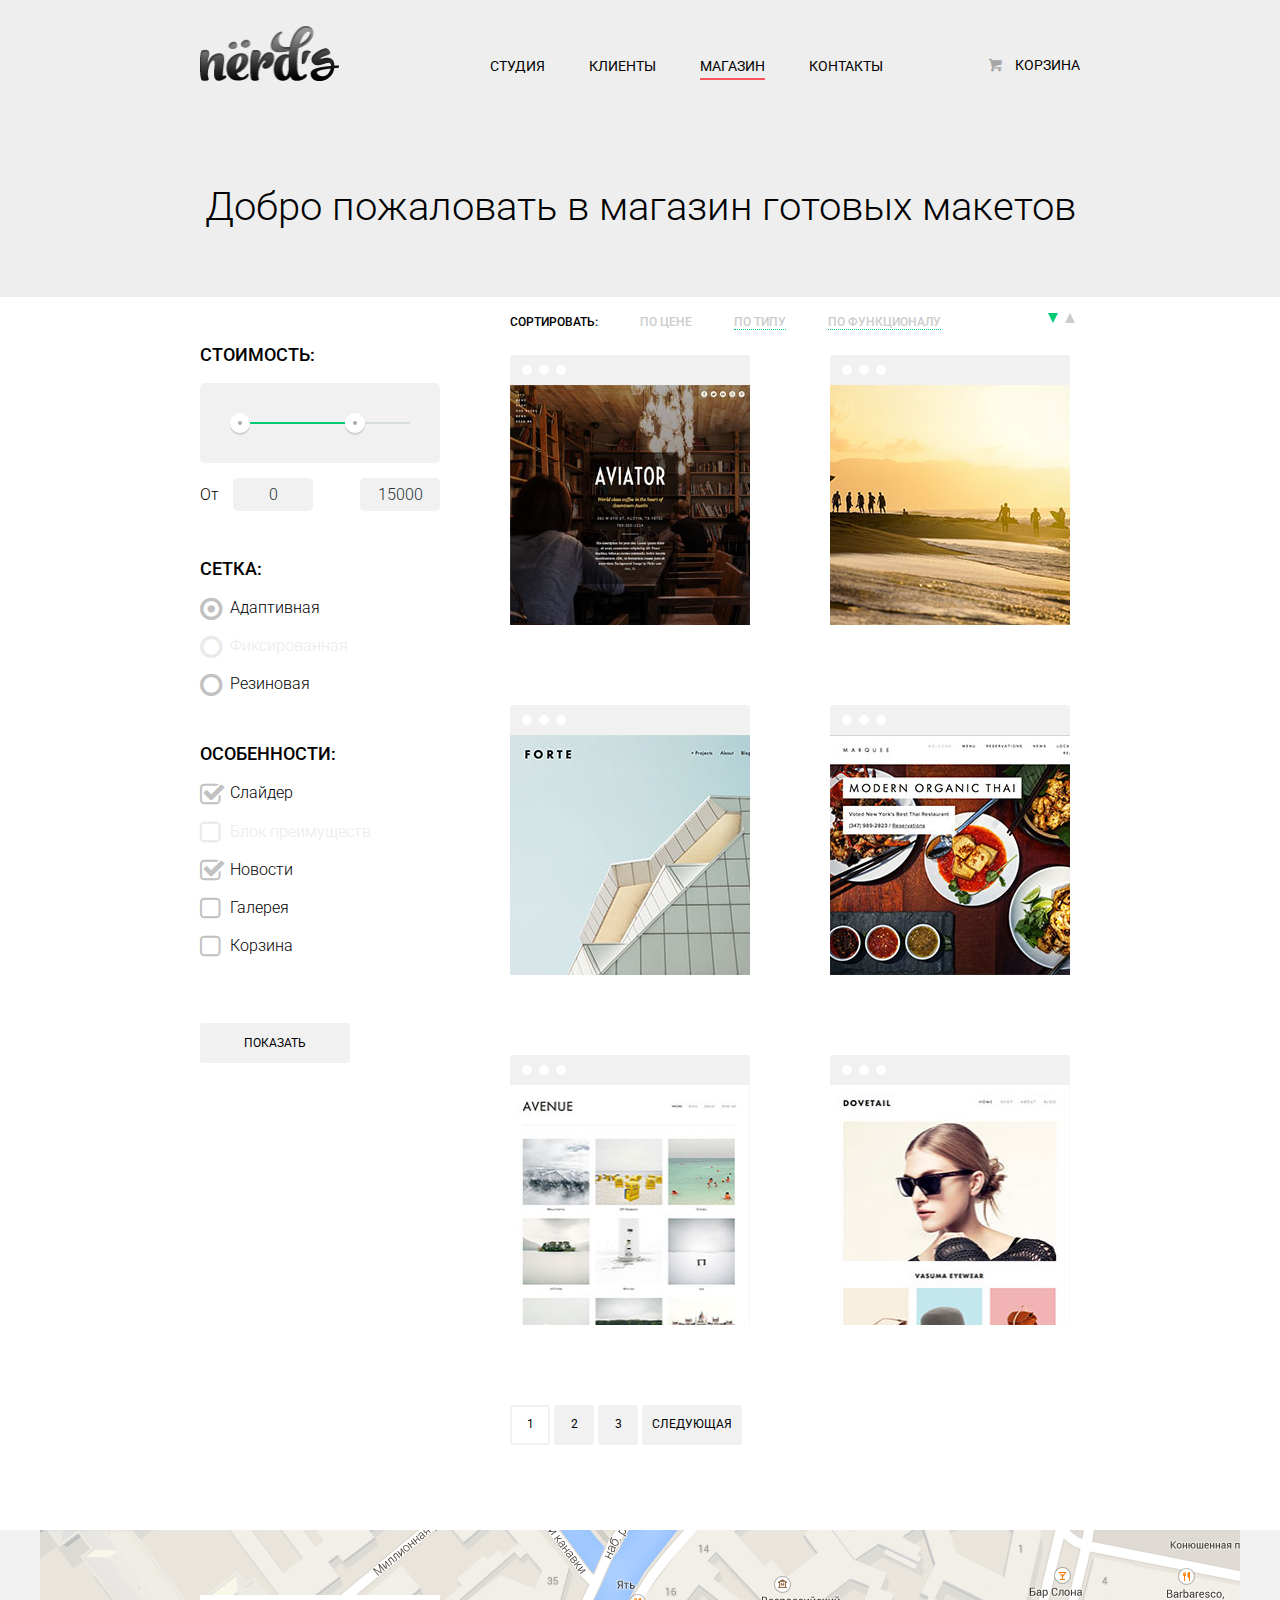
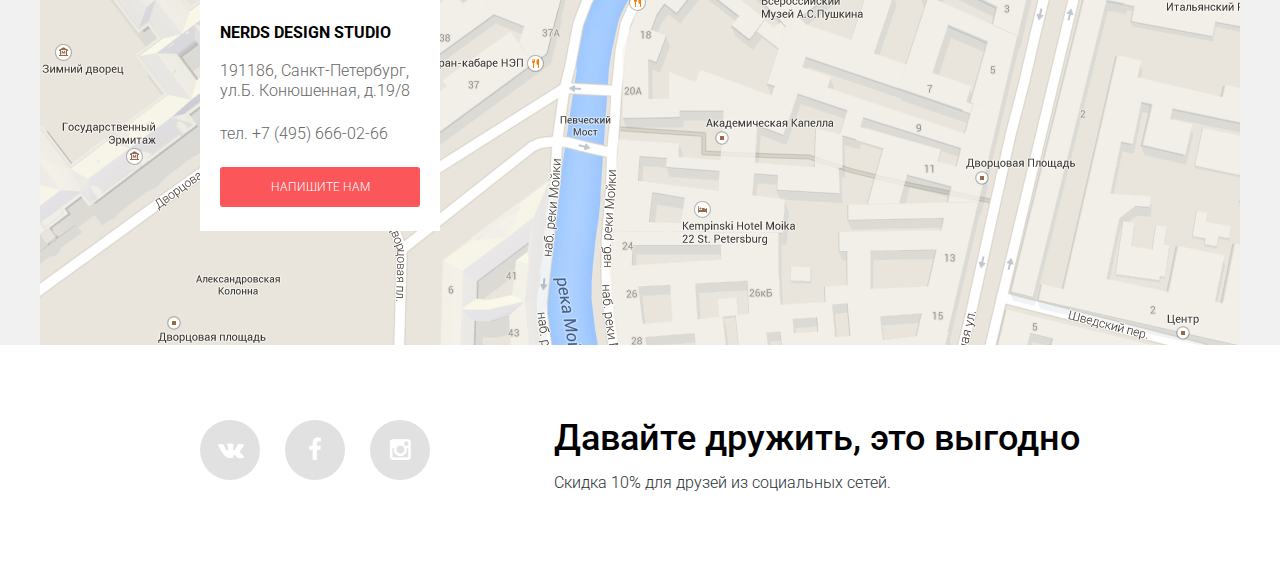
==== commit f0993df2: "1" ====
--- a/catalog.html
+++ b/catalog.html
@@ -2,10 +2,9 @@
 <html>
     <head>
         <meta charset="utf-8">
-        <title>Нердс</title>
+        <title>NЁRDS</title>
         <link href='http://fonts.googleapis.com/css?family=Roboto:400,500,100,300&amp;subset=latin,cyrillic-ext' rel='stylesheet' type='text/css'>
-        <link rel="stylesheet" href="css/normalize.min.css">
-        <link href="css/style.min.css" rel="stylesheet">
+        <link href="css/style.css" rel="stylesheet">
     </head>
     <body>
         <header class="main-header">
@@ -140,7 +139,7 @@
                             <div class="info-box">
                                 <div class="content">
                                     <h5 class="title">Sunset</h5>
-                                    <p class="description">Интернет-магазин с личным кабинетом</p>
+                                    <p class="description">Интернет-магазин  с личным кабинетом</p>
                                     <a href="#" target="_blank" class="btn price-btn">10 000 Р.</a>
                                 </div>
                             </div>
@@ -183,7 +182,7 @@
                             <div class="info-box">
                                 <div class="content">
                                     <h5 class="title">Avenue</h5>
-                                    <p class="description">Интернет-магазин с личным кабинетом</p>
+                                    <p class="description">Интернет-магазин  с личным кабинетом</p>
                                     <a href="#" class="btn price-btn">10 000 Р.</a>
                                 </div>
                             </div>
--- a/css/style.css
+++ b/css/style.css
@@ -0,0 +1,1572 @@
+/**
+ * 1. Set default font family to sans-serif.
+ * 2. Prevent iOS text size adjust after orientation change, without disabling
+ *    user zoom.
+ */
+
+html {
+  font-family: sans-serif; /* 1 */
+  -ms-text-size-adjust: 100%; /* 2 */
+  -webkit-text-size-adjust: 100%; /* 2 */
+}
+
+/**
+ * Remove default margin.
+ */
+
+body {
+  margin: 0;
+}
+
+/* HTML5 display definitions
+   ========================================================================== */
+
+/**
+ * Correct `block` display not defined for any HTML5 element in IE 8/9.
+ * Correct `block` display not defined for `details` or `summary` in IE 10/11 and Firefox.
+ * Correct `block` display not defined for `main` in IE 11.
+ */
+
+article,
+aside,
+details,
+figcaption,
+figure,
+footer,
+header,
+hgroup,
+main,
+nav,
+section,
+summary {
+  display: block;
+}
+
+/* Links
+   ========================================================================== */
+
+/**
+ * Remove the gray background color from active links in IE 10.
+ */
+
+a {
+  background: transparent;
+}
+
+/**
+ * Improve readability when focused and also mouse hovered in all browsers.
+ */
+
+a:active,
+a:hover {
+  outline: 0;
+}
+
+/* Text-level semantics
+   ========================================================================== */
+
+/**
+ * Address variable `h1` font-size and margin within `section` and `article`
+ * contexts in Firefox 4+, Safari, and Chrome.
+ */
+
+h1 {
+  font-size: 2em;
+  margin: 0.67em 0;
+}
+
+
+/* Embedded content
+   ========================================================================== */
+
+/**
+ * Remove border when inside `a` element in IE 8/9/10.
+ */
+
+img {
+  border: 0;
+}
+
+/* Forms
+   ========================================================================== */
+
+/**
+ * Known limitation: by default, Chrome and Safari on OS X allow very limited
+ * styling of `select`, unless a `border` property is set.
+ */
+
+/**
+ * 1. Correct color not being inherited.
+ *    Known issue: affects color of disabled elements.
+ * 2. Correct font properties not being inherited.
+ * 3. Address margins set differently in Firefox 4+, Safari, and Chrome.
+ */
+
+button,
+input,
+optgroup,
+select,
+textarea {
+  color: inherit; /* 1 */
+  font: inherit; /* 2 */
+  margin: 0; /* 3 */
+}
+
+/**
+ * Address `overflow` set to `hidden` in IE 8/9/10/11.
+ */
+
+button {
+  overflow: visible;
+}
+
+/**
+ * Address inconsistent `text-transform` inheritance for `button` and `select`.
+ * All other form control elements do not inherit `text-transform` values.
+ * Correct `button` style inheritance in Firefox, IE 8/9/10/11, and Opera.
+ * Correct `select` style inheritance in Firefox.
+ */
+
+button,
+select {
+  text-transform: none;
+}
+
+/**
+ * 1. Avoid the WebKit bug in Android 4.0.* where (2) destroys native `audio`
+ *    and `video` controls.
+ * 2. Correct inability to style clickable `input` types in iOS.
+ * 3. Improve usability and consistency of cursor style between image-type
+ *    `input` and others.
+ */
+
+button,
+html input[type="button"], /* 1 */
+input[type="reset"],
+input[type="submit"] {
+  -webkit-appearance: button; /* 2 */
+  cursor: pointer; /* 3 */
+}
+
+/**
+ * Re-set default cursor for disabled elements.
+ */
+
+button[disabled],
+html input[disabled] {
+  cursor: default;
+}
+
+/**
+ * Remove inner padding and border in Firefox 4+.
+ */
+
+button::-moz-focus-inner,
+input::-moz-focus-inner {
+  border: 0;
+  padding: 0;
+}
+
+/**
+ * Address Firefox 4+ setting `line-height` on `input` using `!important` in
+ * the UA stylesheet.
+ */
+
+input {
+ line-height: normal;
+}
+
+/**
+ * It's recommended that you don't attempt to style these elements.
+ * Firefox's implementation doesn't respect box-sizing, padding, or width.
+ *
+ * 1. Address box sizing set to `content-box` in IE 8/9/10.
+ * 2. Remove excess padding in IE 8/9/10.
+ */
+
+input[type="checkbox"],
+input[type="radio"] {
+  box-sizing: border-box; /* 1 */
+  padding: 0; /* 2 */
+}
+
+/**
+ * Define consistent border, margin, and padding.
+ */
+
+fieldset {
+  border: 1px solid #c0c0c0;
+  margin: 0 2px;
+  padding: 0.35em 0.625em 0.75em;
+}
+
+/**
+ * Remove default vertical scrollbar in IE 8/9/10/11.
+ */
+
+textarea {
+  overflow: auto;
+}
+
+
+/*===============================
+             FONTS
+================================*/
+
+@font-face {
+  font-family: 'symbols-nerds';
+  src: url('../font/symbols-nerds.eot?27841936');
+  src: url('../font/symbols-nerds.eot?27841936#iefix') format('embedded-opentype'),
+       url('../font/symbols-nerds.woff?27841936') format('woff'),
+       url('../font/symbols-nerds.ttf?27841936') format('truetype'),
+       url('../font/symbols-nerds.svg?27841936#symbols-nerds') format('svg');
+  font-weight: normal;
+  font-style: normal;
+}
+/* Chrome hack: SVG is rendered more smooth in Windozze. 100% magic, uncomment if you need it. */
+/* Note, that will break hinting! In other OS-es font will be not as sharp as it could be */
+/*
+@media screen and (-webkit-min-device-pixel-ratio:0) {
+  @font-face {
+    font-family: 'symbols-nerds';
+    src: url('../font/symbols-nerds.svg?27841936#symbols-nerds') format('svg');
+  }
+}
+*/
+ 
+[class^="icon-"]:before, [class*=" icon-"]:before {
+  font-family: "symbols-nerds";
+  font-style: normal;
+  font-weight: normal;
+  speak: none;
+  display: inline-block;
+  text-decoration: inherit;
+  vertical-align: inherit;
+  width: 1em;
+  margin-right: .2em;
+  text-align: center;
+  /* opacity: .8; */
+  /* For safety - reset parent styles, that can break glyph codes*/
+  font-variant: normal;
+  text-transform: none;
+  /* fix buttons height, for twitter bootstrap */
+  line-height: 1em;
+  /* Animation center compensation - margins should be symmetric */
+  /* remove if not needed */
+  margin-left: .2em;
+  /* you can be more comfortable with increased icons size */
+  /* font-size: 120%; */
+  /* Uncomment for 3D effect */
+  /* text-shadow: 1px 1px 1px rgba(127, 127, 127, 0.3); */;
+}
+
+.icon-basket:before {
+  content: '\62';
+} /* 'b' */
+.icon-facebook:before {
+  content: '\66';
+} /* 'f' */
+.icon-twitter:before {
+  content: '\74';
+} /* 't' */
+.icon-vk:before {
+  content: '\76';
+} /* 'v' */
+.icon-up-dir:before {
+  content: '\25b2';
+} /* '▲' */
+.icon-down-dir:before {
+  content: '\25bc';
+} /* '▼' */
+.icon-circle:before {
+  content: '\25cb';
+} /* '○' */
+.icon-circle-dot:before {
+  content: '\25cf';
+} /* '●' */
+.icon-check-off:before {
+  content: '\2610';
+} /* '☐' */
+.icon-check-on:before {
+  content: '\2611';
+} /* '☑' */
+.icon-instagramm:before {
+  content: '📷';
+} /* '\1f4f7' */
+
+
+.clearfix:before,
+.clearfix:after {
+  content: "";
+  display: table;
+}
+
+.clearfix:after {
+  clear: both;
+}
+
+.clearfix {
+  zoom: 1;
+}
+
+html, body, #map {
+  width: 100%;
+  height: 100%;
+  padding: 0;
+  margin: 0;
+}
+
+body {
+  min-width: 900px;
+  margin: 0;
+  padding: 0;
+  background-color: #fff;
+  position: relative;
+  font-family: 'Roboto', "Arial", sans-serif;
+  font-size: 16px;
+  line-height: 22px;
+  font-weight: 300;
+  font-style: normal;
+  color: #000;
+}
+
+.container {
+  width: 880px;
+  margin: 0 auto;
+  padding: 0 10px;
+}
+
+.btn {
+  display: inline-block;
+  padding: 14px 10px;
+  font-size: 12px;
+  line-height: 12px;
+  color: white;
+  text-transform: uppercase;
+  text-align: center;
+  text-decoration: none;
+  background-color: #fb565a;
+  border-radius: 3px;
+  border: none;
+}
+
+.btn:hover {
+  background-color: #d6494d;
+}
+
+.btn:focus, .btn:active {
+  background-color: #b63538;
+  box-shadow: inset 0 3px 0 rgba(0,0,0,.15);
+  outline: none;
+}
+
+.grey-btn {
+  background: #f1f1f1;
+  color: #000;
+}
+
+.grey-btn:hover {
+  background: #e5e5e5;
+}
+
+.grey-btn:focus, .grey-btn:active {
+  background: #d5d5d5;
+}
+
+
+/*======================================================================
+                                HEADER
+======================================================================*/
+
+.main-header {
+  background-color: #eee;
+}
+
+.header-top {
+  padding: 25px 0;
+}
+
+.header-bottom {
+  padding: 25px 0 0;
+}
+
+.logo {
+  float: left;
+  max-width: 150px;
+  margin-right: 140px;
+}
+
+.cart-link {
+  position: relative;
+  display: inline-block;
+  vertical-align: middle;
+  float: right;
+  max-width: 150px;
+  margin-left: 20px;
+  margin-top: 33px;
+  padding: 0;
+  font-size: 14px;
+  line-height: 14px;
+  text-transform: uppercase;
+}
+
+.cart-link a {
+  color: #000;
+  text-decoration: none;
+  font-weight: 400;
+}
+
+.cart-link a:before {
+  padding-right: 10px;
+  color: #a6a6a6;
+}
+
+.cart-link a:hover,
+.cart-link a:hover:before {
+  color: #fb565a;
+}
+
+.cart-link a:active,
+.cart-link a:focus,
+.cart-link a:active:before,
+.cart-link a:focus:before {
+  color: #ababab;
+}
+
+/*===============================
+            NAVIGATION
+================================*/
+
+.main-navigation {
+  float: left;
+  display: block;
+  width: 420px;
+}
+
+.menu {
+  margin: 12px 0 0;
+  padding: 0;
+  list-style: none;
+  font-size: 0;
+}
+
+.menu li {
+  display: inline-block;
+  vertical-align: middle;
+  text-transform: uppercase;
+  margin-right: 24px;
+}
+
+.menu li:last-child {
+  margin-right: 0;
+}
+
+.menu a {
+  display: block;
+  padding: 10px;
+  margin-top: 12px;
+  font-size: 14px;
+  line-height: 14px;
+  color: #000;
+  text-decoration: none;
+  font-weight: 400;
+}
+
+.menu .active {
+  position: relative;
+}
+
+.menu .active:after {
+  content: "";
+  position: absolute;
+  bottom: 3px;
+  left: 10px;
+  right: 10px;
+  height: 2px;
+  background-color: #fb565a;
+}
+
+.menu .active:hover {
+  color: #000;
+}
+
+.menu a:hover {
+  color: #fb565a;
+}
+
+.menu a:active {
+  color: #ababab;
+}
+
+.header-menu-active:after {
+  content: "";
+  position: absolute;
+  width: 100%;
+  height: 2px;
+  background: #fb565a;
+  left: 0;
+  bottom: -5px;
+}
+
+
+/*===============================
+             SLIDER
+================================*/
+
+.slider {
+  position: relative;
+  width: 880px;
+  height: 310px;
+  margin: 0 auto;
+}
+
+.slider-controls {
+  position: absolute;
+  bottom: 95px;
+  left: 50%;
+  width: 200px;
+  height: 10px;
+  margin-left: -100px;
+  text-align: center;
+  z-index: 1000;
+}
+
+.slider-controls i {
+  display: inline-block;
+  width: 4px;
+  height: 4px;
+  margin: 0 3px;
+  background: white;
+  border: 3px solid white;
+  vertical-align: top;
+  border-radius: 50%;
+  cursor: pointer;
+}
+
+.slider-controls .active {
+  background: #c1c1c1;
+}
+
+.slide {
+  position: absolute;
+  top: 0;
+  left: 0;
+  width: 100%;
+  height: 100%;
+  overflow: hidden;
+}
+
+.slide .btn {
+  width: 240px;
+}
+
+.slide-text_one {
+  width: 380px;
+  padding: 30px 0;
+  color: #283136;
+}
+
+.slide-text_two {
+      width: 480px;
+    padding: 65px 0;
+    color: #283136;
+    font-size: 16px;
+    font-weight: 300;
+    line-height: 1.4;
+}
+  .slide-text_three {
+        width: 480px;
+    padding: 65px 0;
+    color: #283136;
+    font-size: 16px;
+    font-weight: 300;
+    line-height: 1.4;
+  }
+
+.slider__slide-h1 {
+    font-size: 36px;
+    line-height: 1;
+    font-weight: 500;
+    color: #000;
+}
+
+.slide p {
+  margin-bottom: 30px;
+}
+
+.slide:nth-child(1) {
+  background: url('../img/slider-bg-1.png') no-repeat right 10px;
+}
+
+.slide:nth-child(2) {
+  background: url('../img/slider-bg-2.png') no-repeat right 10px;
+}
+
+.slide:nth-child(3) {
+  background: url('../img/slider-bg-3.png') no-repeat right 10px;
+}
+
+.slider input[type=radio] {
+  position: absolute;
+  opacity: 0;
+}
+
+.slider-controls {
+  position: absolute;
+  bottom: 95px;
+  left: 50%;
+  width: 200px;
+  height: 10px;
+  margin-left: -100px;
+  text-align: center;
+  z-index: 1000;
+}
+
+.slider-controls label {
+  display: inline-block;
+  width: 4px;
+  height: 4px;
+  margin: 0 3px;
+  background: white;
+  border: 3px solid white;
+  vertical-align: top;
+  border-radius: 50%;
+  cursor: pointer;
+}
+
+#btn-1:checked ~ .slider-controls label[for="btn-1"],
+#btn-2:checked ~ .slider-controls label[for="btn-2"],
+#btn-3:checked ~ .slider-controls label[for="btn-3"] {
+  background: #c1c1c1;
+}
+
+.slide {
+  display: none;
+}
+
+#btn-1:checked ~ .slides .slide:nth-child(1) {
+  display: block;
+}
+
+#btn-2:checked ~ .slides .slide:nth-child(2) {
+  display: block;
+}
+
+#btn-3:checked ~ .slides .slide:nth-child(3) {
+  display: block;
+}
+
+
+
+/*============
+  ITEM PAGE 
+==============*/
+.headline h2 {
+  margin: 0;
+  padding: 50px 0 70px;
+  text-align: center;
+  line-height: 100%;
+  font-size: 40px;
+  font-weight: 300;
+}
+  
+  
+
+/*===============================
+            CATEGORY
+================================*/
+
+.products-row {
+  padding: 80px 0;
+  border-bottom: 2px solid #eee;
+}
+
+.products-item {
+  float: left;
+  width: 240px;
+  margin-right: 80px;
+}
+
+.products-item:last-child {
+  margin-right: 0px;
+}
+
+.products-title {
+  font-size: 18px;
+  color: #000;
+  margin-top: 25px;
+  text-transform: uppercase;
+  font-weight: 500;
+}
+
+.products-text {
+  font-size: 15px;
+  margin-bottom: 30px;
+  color: #283136;
+}
+
+.products-item .btn {
+  width: 140px;
+}
+
+.green-btn {
+  background-color: #00ca74;
+}
+
+.green-btn:hover {
+  background-color: #01a25e;
+}
+
+.green-btn:focus, .green-btn:active {
+  background-color: #009053;
+  box-shadow: inset 0 3px 0 rgba(0,0,0,.15);
+}
+
+.yellow-btn {
+  background-color: #efc84a;
+}
+
+.yellow-btn:hover {
+  background-color: #d6ae2c;
+}
+
+.yellow-btn:focus, .yellow-btn:active {
+  background-color: #c09b24;
+  box-shadow: inset 0 3px 0 rgba(0,0,0,.15);
+}
+
+/*===============================
+            PRESENTATION
+================================*/
+
+.presentation {
+  padding: 60px 0;
+  border-bottom: 2px solid #eee;
+}
+
+.upper-row-text {
+  display: block;
+  float: left;
+  width: 580px;
+  margin-right: 40px;
+}
+
+.upper-row-text h1 {
+  font-size: 36px;
+  font-weight: 500;
+  color: #000;
+  line-height: 36px;
+  margin: 0 0 15px;
+}
+
+.upper-row-text p {
+  color: #283136;
+  margin: 0;
+}
+
+.upper-row-logo {
+  display: block;
+  float: right;
+}
+
+.presentation-bottom-row {
+  padding-top: 50px;
+}
+
+.strenghts-left {
+  float: left;
+  width: 460px;
+}
+
+.strenghts-title {
+  text-transform: uppercase;
+  margin: 0;
+  margin-bottom: 25px;
+  color: #283136;
+}
+
+.strenghts-right {
+  float: right;
+  width: 240px;
+  margin-right: 0px;
+}
+
+.list-style {
+  padding: 0;
+  margin: 0;
+  list-style: none;
+}
+
+.list-style li {
+  color: #283136;
+  padding-left: 37px;
+  margin: 14px 0;
+  position: relative;
+}
+
+.list-style li:before {
+  content: "";
+  position: absolute;
+  left: 0;
+  top: 50%;
+  margin-top: -1px;
+  width: 25px;
+  height: 2px;
+  background: #fb565a;
+}
+/*===============================
+            PARTNERS
+================================*/
+
+.partners {
+  display: block;
+  padding: 45px 0 35px;
+  border-bottom: 2px solid #eee;
+  text-align: center;
+}
+
+.partners-logo {
+  width: 280px;
+  display: inline-block;
+  vertical-align: middle;
+  opacity: .2;
+  -webkit-transition: opacity .15s ease-in-out;
+  -o-transition: opacity .15s ease-in-out;
+  transition: opacity .15s ease-in-out;
+}
+
+.partners-logo:first-child {
+  text-align: left;
+}
+
+.partners-logo:last-child {
+  text-align: right;
+}
+
+.partners-logo:hover {
+  opacity: 1;
+}
+
+.partners-logo:last-child {
+  margin-right: 0px;
+}
+/*======================================================================
+                                CONTENT ITEM PAGE
+======================================================================*/
+.content-column-left {
+  display: block;
+  float: left;
+  width: 240px;
+}
+/*===============================
+            PRICERANGE FILTER
+================================*/
+.pricerange-filter {
+  display: block;
+  width: 240px;
+  min-height: 170px;
+  margin-bottom: 45px;
+}
+
+.pricerange-title {
+  font-size: 18px;
+  line-height: 16px;
+  font-weight: 500;
+  text-transform: uppercase;
+  margin: 50px 0 20px;
+}
+
+.range-controls {
+  position: relative;
+  height: 80px;
+  margin-bottom: 15px;
+  padding: 0 30px;
+  background: #f1f1f1;
+  border-radius: 5px;
+  overflow: hidden;
+}
+
+.range-controls .scale {
+  margin-top: 39px;
+  height: 2px;
+  background: #d7dcde;
+}
+
+.range-controls .bar {
+  width: 70%;
+  height: 2px;
+  background: #00ca74;
+}
+
+.range-controls .toggle {
+  position: absolute;
+  top: 30px;
+  left: 30px;
+  width: 4px;
+  height: 4px;
+  border: 8px solid white;
+  background: #ababab;
+  cursor: pointer;
+  border-radius: 50%;
+  box-shadow: 0 2px 1px 0 #cfcfcf;
+}
+
+.range-controls .max-toggle {
+  left: 145px;
+}
+
+.price-controls {
+  position: relative;
+}
+
+.label {
+  display: block;
+  margin-bottom: 5px;
+}
+
+.max-price {
+  position: absolute;
+  top: 0;
+  right: 0;
+}
+
+.price-controls input {
+  width: 60px;
+  padding: 7px 10px;
+  margin-left: 10px;
+  border: none;
+  background: #f1f1f1;
+  font-size: 16px;
+  font-family: 'Roboto', sans-serif;
+  font-weight: 300;
+  font-style: normal;
+  text-align: center;
+  color: #283136;
+  border-radius: 5px;
+}
+
+input {
+  line-height: normal;
+}
+/*===============================
+      RADIO AND CHECKBOX BTNS
+================================*/
+
+
+.radio-btn ul,
+.checkbox-btn ul {
+  margin: 0;
+  padding: 0;
+  list-style: none;
+}
+
+.radio-btn li,
+.checkbox-btn li {
+  margin-bottom: 15px;
+}
+
+.checkbox-btn label {
+  cursor: pointer;
+}
+
+.checkbox-btn span {
+  display: inline-block;
+  vertical-align: middle;
+  position: relative;
+  width: 30px;
+}
+
+.checkbox-btn span:before {
+  content: '\2610';
+  font-family: "symbols-nerds";
+  color: #c1c1c1;
+  font-size: 26px;
+  vertical-align: middle;
+}
+
+.checkbox-btn input:checked + label span:before {
+  content: '\2611';
+}
+
+.checkbox-btn input:disabled + label {
+  color: #eaeaea;
+}
+
+.checkbox-btn input:disabled + label span:before {
+  color: #eaeaea;
+}
+
+.checkbox-btn input[type=checkbox] {
+  display: none;
+}
+
+.radio-btn label {
+  cursor: pointer;
+}
+
+.radio-btn span {
+  display: inline-block;
+  vertical-align: middle;
+  position: relative;
+  width: 30px;
+}
+
+.radio-btn span:before {
+  content: '\25cb';
+  font-family: "symbols-nerds";
+  color: #c1c1c1;
+  font-size: 26px;
+  vertical-align: middle;
+}
+
+.radio-btn input:checked + label span:before {
+  content: '\25cf';
+}
+
+.radio-btn input:disabled + label {
+  color: #eaeaea;
+}
+
+.radio-btn input:disabled + label span:before {
+  color: #eaeaea;
+}
+
+.radio-btn input[type=radio] {
+  display: none;
+}
+
+.pricerange-filter .grey-btn {
+  width: 150px;
+  margin-top: 50px;
+  font-weight: bolder;
+}
+
+/*===============================
+            SORT BY
+================================*/
+
+.content-column-right {
+  float: right;
+}
+
+.sort {
+  width: 570px;
+  display: block;
+  margin-right: 0;
+}
+
+.sort ul {
+  margin-bottom: 20px;
+  padding: 0;
+  list-style: none;
+}
+
+.sort li {
+  display: inline-block;
+  vertical-align: top;
+  font-weight: 500;
+  font-size: 12px;
+  line-height: 1.5;
+  text-transform: uppercase;
+  margin-right: 38px;
+}
+
+.sort a {
+  display: block;
+  padding: 0;
+  text-decoration: none;
+  color: #ccc;
+  outline: none;
+}
+
+.sort span {
+  border-bottom: 1px dotted #00ca74;
+}
+
+.sort span:hover {
+  color: #000;
+  border-bottom: 1px solid #00ca74;
+}
+
+.sort .btn-up,
+.sort .btn-down {
+  position: relative;
+  font: 0/0 a;
+  text-shadow: none;
+  background: green;
+  margin-right: 5px;
+}
+
+.btn-up:before {
+  content: "";
+  position: absolute;
+  right: -75px;
+  top: 0px;
+  width: 0;
+  height: 0;
+  border-left: 5px solid transparent;
+  border-right: 5px solid transparent;
+  border-top: 10px solid #00ca74;
+}
+
+.btn-down:before {
+  content: "";
+  position: absolute;
+  top: 0px;
+  right: -45px;
+  width: 0;
+  height: 0;
+  border-left: 5px solid transparent;
+  border-right: 5px solid transparent;
+  border-bottom: 10px solid #ccc;
+}
+
+/*===============================
+            CATALOG
+================================*/
+.catalog-items {
+  width: 570px;
+  margin: 0;
+  padding: 0;
+  font-size: 0;
+}
+
+.catalog-item {
+  display: inline-block;
+  width: 240px;
+  height: 240px;
+  margin: 0 80px 80px 0;
+  border-top: 30px solid #f1f1f1;
+  border-radius: 3px;
+  position: relative;
+  color: #000;
+  vertical-align: top;
+}
+
+.catalog-item:nth-child(2n) {
+  margin-right: 0;
+}
+
+.catalog-item:before {
+  content: "";
+  height: 10px;
+  width: 10px;
+  background: #fff;
+  border-radius: 50%;
+  box-shadow: 17px 0 0 #fff,34px 0 0 #fff;
+  position: absolute;
+  left: 12px;
+  top: -20px;
+}
+
+.catalog-item:hover {
+  border-color: #797979;
+}
+
+.catalog-item .info-box {
+  display: block;
+  position: absolute;
+  top: 10%;
+  left: 10%;
+  margin: 0;
+  width: 200px;
+  height: 200px;
+  background-color: #fff;
+  text-align: center;
+  display: none;
+}
+
+.catalog-item:hover .info-box {
+  display: block;
+}
+
+.content {
+  display: block;
+  padding: 30px 25px;
+}
+
+.content .title {
+  margin: 0;
+  padding-bottom: 20px;
+  color: #000;
+  font-size: 18px;
+  line-height: 9px;
+  font-weight: 400;
+  text-transform: uppercase;
+}
+
+.content .description {
+  font-size: 14px;
+  line-height: 18px;
+  color: #283136;
+  margin: 0;
+}
+
+.price-btn {
+  display: block;
+  margin-top: 30px;
+  font-size: 18px;
+}
+
+
+/*===============================
+            PAGINATOR
+================================*/
+.paginator {
+  width: 285px;
+}
+
+.paginator a,
+.paginator span {
+  display: inline-block;
+  height: 20px;
+  min-width: 20px;
+  padding: 8px;
+  border: 2px solid #f1f1f1;
+  border-radius: 3px;
+  vertical-align: middle;
+  text-align: center;
+  font-weight: bolder;
+  font-size: 12px;
+  line-height: 18px;
+  color: #000;
+  text-decoration: none;
+  text-transform: uppercase;
+}
+
+.paginator .current {
+  background: #ffffff;
+}
+
+.paginator a:hover {
+  background: #e5e5e5;
+  border: 2px solid #e5e5e5;
+}
+
+.paginator a:active {
+  background: #d5d5d5;
+  border: 2px solid #e5e5e5;
+  color: #000;
+  -webkit-box-shadow: inset 0 3px 0 0 #b5b5b5;
+  -moz-box-shadow: inset 0 3px 0 0 #b5b5b5;
+  box-shadow: inset 0 3px 0 0 #b5b5b5;
+}
+
+/*======================================================================
+                                FOOTER
+======================================================================*/
+
+.footer-container {
+  padding-top: 85px;
+  position: relative;
+}
+
+.map {
+  background: #f1f1f1 url("../img/map.png") no-repeat center top;
+  width: 100%;
+  height: 415px;
+}
+
+.map::after {
+  content: '';
+  display: table;
+  clear: both;
+}
+
+#map {
+  width: 100%;
+  height: 100%;
+  padding: 0;
+  margin: 0;
+}
+
+/*===============================
+            ADRESS
+================================*/
+
+
+.adress-box {
+  display: block;
+  position: absolute;
+  top: 30%;
+  z-index: 1;
+  width: 200px;
+  height: 186px;
+  background-color: #fff;
+  text-align: left;
+  padding: 30px 20px 20px 20px;
+  margin: 0;
+}
+
+.adress-text {
+  display: block;
+  margin: 0;
+  padding: 0;
+  font-size: 0;
+}
+
+.adress-text .title {
+  font-size: 16px;
+  line-height: 16px;
+  text-transform: uppercase;
+  color: #000;
+  margin: 0;
+  padding-bottom: 20px;
+}
+
+.adress-text .adress {
+  font-size: 16px;
+  line-height: 20px;
+  color: #666666;
+  margin: 0;
+  padding-bottom: 25px;
+}
+
+.adress-text .phone {
+  font-size: 16px;
+  line-height: 16px;
+  color: #666666;
+  margin: 0;
+}
+
+.adress-box .btn {
+  display: block;
+  margin-bottom: 0;
+  margin-top: 25px;
+}
+/*===============================
+            WRITE US FORM
+================================*/
+
+@-webkit-keyframes login-open {
+  0% {
+    -webkit-transform: translateY(-2000px);
+  }
+
+  70% {
+    -webkit-transform: translateY(30px);
+  }
+
+  90% {
+    -webkit-transform: translateY(-10px);
+  }
+
+  100% {
+    -webkit-transform: translateY(0);
+  }
+}
+
+@keyframes login-open {
+  0% {
+    transform: translateY(-2000px);
+  }
+
+  70% {
+    transform: translateY(30px);
+  }
+
+  90% {
+    transform: translateY(-10px);
+  }
+
+  100% {
+    transform: translateY(0);
+  }
+}
+
+.write-us {
+  display: none;
+  position: absolute;
+  top: 20%;
+  left: 50%;
+  margin-left: -315px;
+  width: 470px;
+  min-height: 250px;
+  padding: 50px 80px;
+  background: #fff;
+  box-shadow: 0 20px 35px #626363;
+  font-weight: 400;
+  font-size: 16px;
+  line-height: 1.125;
+  z-index: 10;
+}
+
+.half-width {
+  display: inline-block;
+  vertical-align: inherit;
+  margin-right: -2px;
+  margin-bottom: 20px;
+  width: 50%;
+}
+
+label {
+  display: block;
+  margin-bottom: 5px;
+}
+
+.contact-form input[type="text"],
+.contact-form input[type="email"],
+.contact-form textarea {
+  display: block;
+  width: 186px;
+  padding: 7px 15px;
+  border: 2px solid #d7dcde;
+  border-radius: 3px;
+  text-transform: uppercase;
+  font-size: 12px;
+  font-weight: 400;
+  line-height: 18px;
+  color: #000;
+}
+
+.contact-form textarea {
+  width: 90%;
+  margin-bottom: 40px;
+}
+
+.contact-form input[type="text"]:hover,
+.contact-form input[type="email"]:hover,
+.contact-form textarea:hover {
+  border: 2px solid #a2a9ac;
+}
+
+.contact-form input[type="text"]:active,
+.contact-form input[type="email"]:active,
+.contact-form textarea:active {
+  border: 2px solid #56bffb;
+}
+
+.form-submit-btn,
+.form-esc-btn {
+  display: inline-block;
+  vertical-align: inherit;
+  border: none;
+  width: 220px;
+  margin-right: 15px;
+  font-weight: 400;
+}
+
+.form-esc-btn {
+  margin-right: 0;
+  background: #f1f1f1;
+  color: #000;
+}
+
+.form-esc-btn:hover {
+  background: #e5e5e5;
+}
+
+.form-esc-btn:active {
+  background: #d5d5d5;
+  color: #b5b5b5;
+  -webkit-box-shadow: inset 0 3px 0 0 #b5b5b5;
+  -moz-box-shadow: inset 0 3px 0 0 #b5b5b5;
+  box-shadow: inset 0 3px 0 0 #b5b5b5;
+}
+
+.write-us-show {
+  display: block;
+  -webkit-animation: login-open 0.4s;
+  animation: login-open 0.4s;
+}
+
+.login-popup-error {
+  -webkit-animation: login-error 0.6s;
+  animation: login-error 0.6s;
+}
+
+.form-close {
+  display: block;
+  width: 42px;
+  height: 42px;
+  background: #fb565a;
+  border-radius: 50%;
+  position: absolute;
+  right: 5px;
+  top: 5px;
+  text-indent: -9999px;
+  border: 1px solid #fb565a;
+  transform: rotate(45deg);
+}
+
+.form-close::after, .form-close::before {
+  content: "";
+  width: 26px;
+  height: 6px;
+  margin: -3px 0 0 -13px;
+  background: #fff;
+  position: absolute;
+  top: 50%;
+  left: 50%;
+}
+
+.form-close::after {
+  transform: rotate(90deg);
+}
+
+
+/*===============================
+            FOOTER-SOCIAL
+================================*/
+.footer-social {
+  padding-top: 75px;
+  padding-bottom: 70px;
+}
+
+.social-btn {
+  float: left;
+}
+
+.social-menu {
+  margin: 0;
+  padding: 0;
+  list-style: none;
+}
+
+.social-btn li {
+  display: block;
+  vertical-align: middle;
+  float: left;
+  margin-right: 25px;
+}
+
+.social-btn li a {
+  background-color: #e1e1e1;
+}
+
+.social-btn li a.btn {
+  display: block;
+  width: 60px;
+  height: 60px;
+  border-radius: 50%;
+  text-align: center;
+  line-height: 60px;
+  text-decoration: none;
+  color: #fff;
+  font-size: 24px;
+  padding: 0;
+}
+
+.social-btn li a:last-child {
+  margin-right: 0;
+}
+
+.social-text {
+  float: right;
+  display: inline-block;
+  vertical-align: inherit;
+  margin-right: 0;
+}
+
+.social-text h2 {
+  font-size: 36px;
+  line-height: 1;
+  color: #000;
+  margin: 0 0 10px;
+  font-weight: 500;
+}
+
+.social-text p {
+  text-align: left;
+  color: #283136;
+}
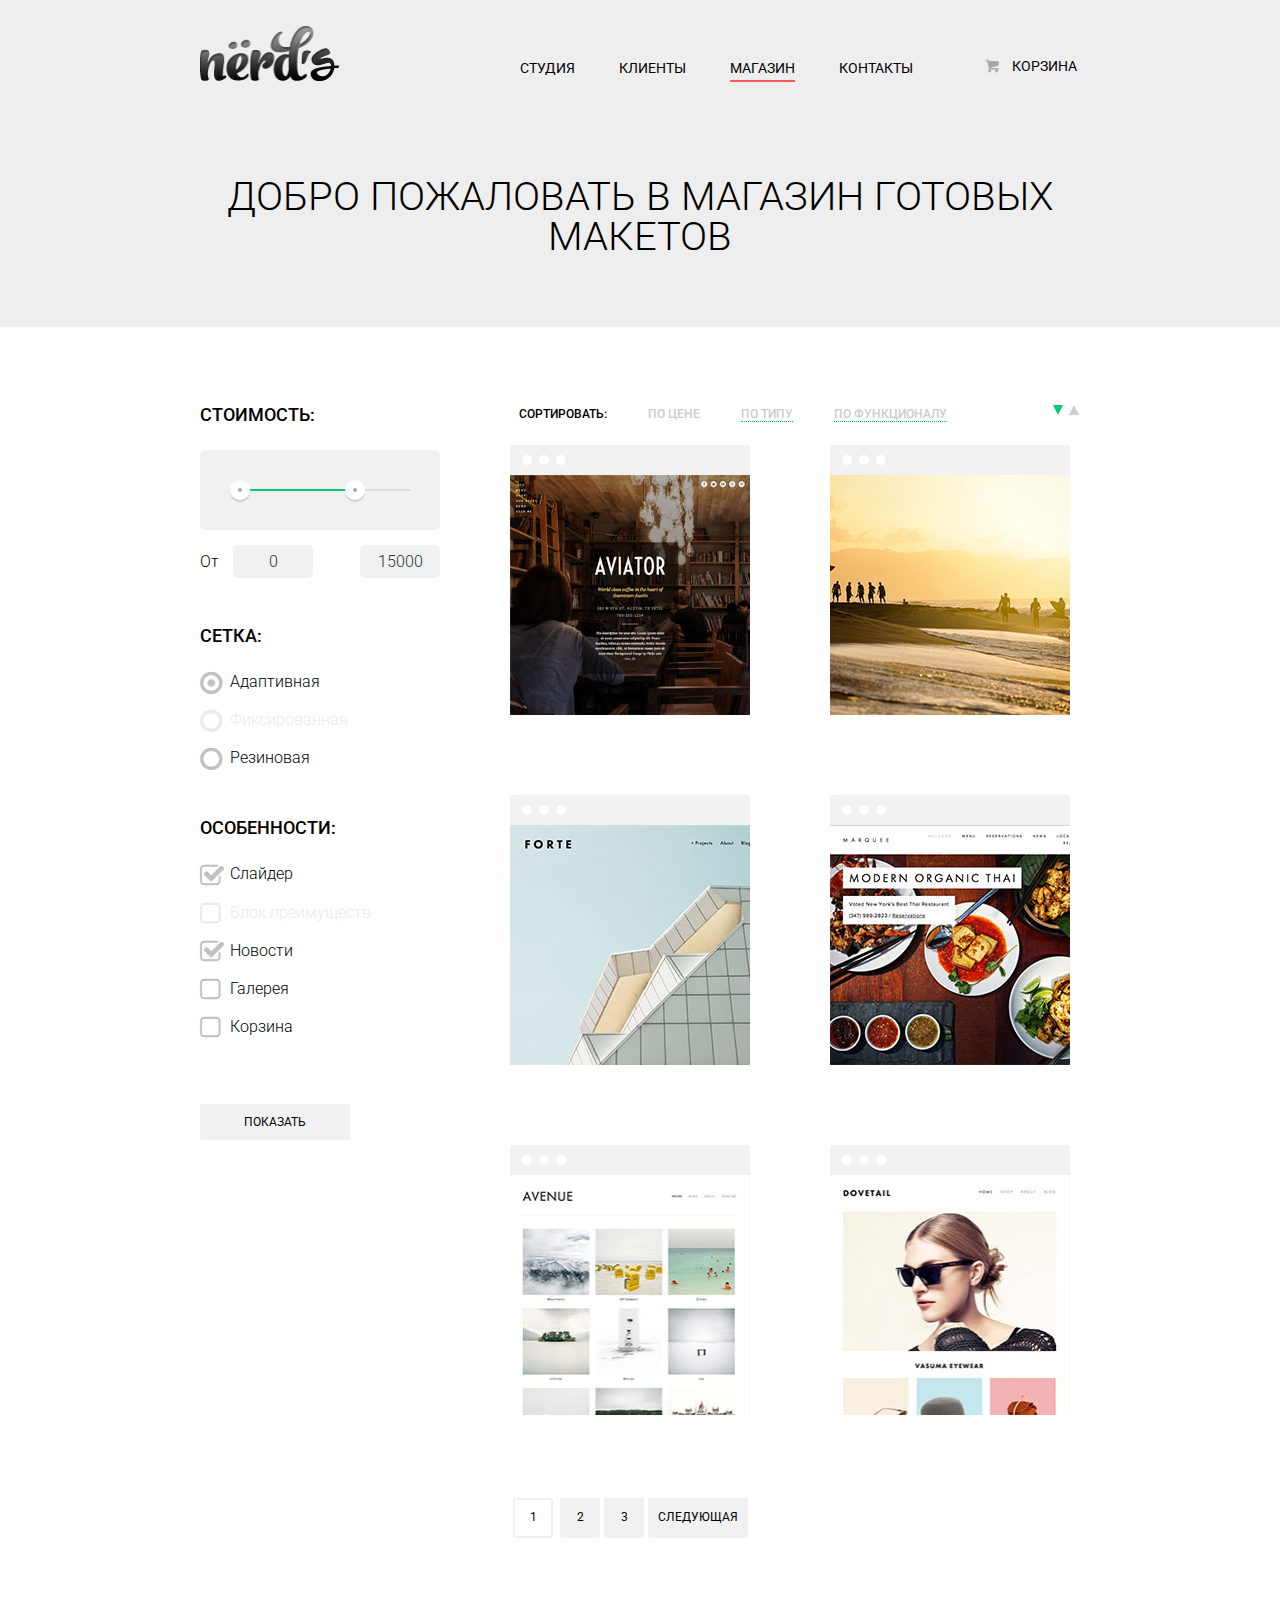
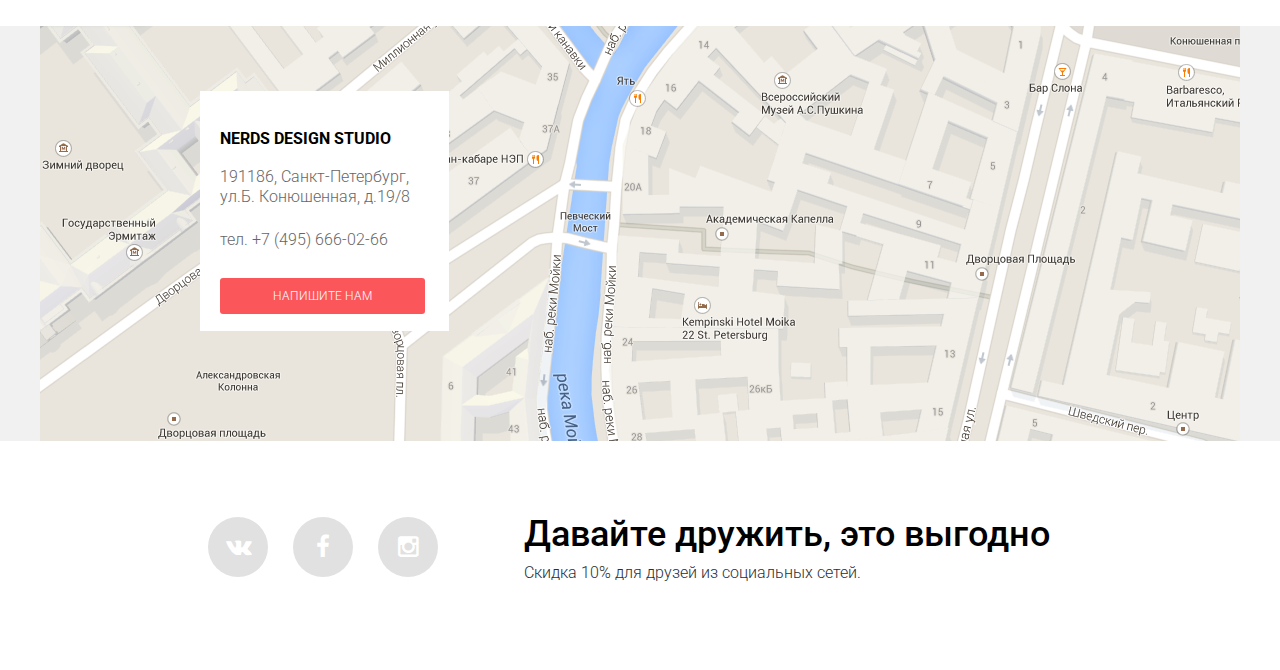
==== commit 4b172da9: "2" ====
--- a/catalog.html
+++ b/catalog.html
@@ -38,7 +38,7 @@
                 <!--HEADLINE-->
                 <div class="header-bottom">
                     <div class="headline">
-                        <h2> Добро пожаловать в магазин готовых макетов</h2>
+                        <h2> ДОБРО ПОЖАЛОВАТЬ В МАГАЗИН ГОТОВЫХ МАКЕТОВ</h2>
                     </div>
                 </div>
             </div>
--- a/css/style.css
+++ b/css/style.css
@@ -337,17 +337,17 @@
 }
 
 .btn {
-  display: inline-block;
-  padding: 14px 10px;
-  font-size: 12px;
-  line-height: 12px;
-  color: white;
-  text-transform: uppercase;
-  text-align: center;
-  text-decoration: none;
-  background-color: #fb565a;
-  border-radius: 3px;
-  border: none;
+    display: inline-block;
+    padding: 12px 10px;
+    font-size: 12px;
+    line-height: 12px;
+    color: white;
+    text-transform: uppercase;
+    text-align: center;
+    text-decoration: none;
+    background-color: #fb565a;
+    border-radius: 3px;
+    border: none;
 }
 
 .btn:hover {
@@ -386,8 +386,8 @@
   padding: 25px 0;
 }
 
-.header-bottom {
-  padding: 25px 0 0;
+    .header-bottom {
+    padding: 15px 0 0;
 }
 
 .logo {
@@ -397,17 +397,16 @@
 }
 
 .cart-link {
-  position: relative;
-  display: inline-block;
-  vertical-align: middle;
-  float: right;
-  max-width: 150px;
-  margin-left: 20px;
-  margin-top: 33px;
-  padding: 0;
-  font-size: 14px;
-  line-height: 14px;
-  text-transform: uppercase;
+    position: relative;
+    float: right;
+    max-width: 150px;
+    margin-top: 34px;
+    padding: 0;
+    font-size: 14px;
+    line-height: 14px;
+    text-transform: uppercase;
+    margin-right: 3px;
+    
 }
 
 .cart-link a {
@@ -438,10 +437,13 @@
 ================================*/
 
 .main-navigation {
-  float: left;
-  display: block;
-  width: 420px;
-}
+    float: left;
+    display: block;
+    width: 420px;
+   padding-left: 30px;
+   padding-top: 2px;
+
+ }
 
 .menu {
   margin: 12px 0 0;
@@ -557,7 +559,7 @@
 }
 
 .slide .btn {
-  width: 240px;
+    width: 220px;
 }
 
 .slide-text_one {
@@ -662,13 +664,15 @@
   ITEM PAGE 
 ==============*/
 .headline h2 {
-  margin: 0;
+ margin: 0;
   padding: 50px 0 70px;
   text-align: center;
   line-height: 100%;
   font-size: 40px;
   font-weight: 300;
 }
+
+
   
   
 
@@ -692,21 +696,21 @@
 }
 
 .products-title {
-  font-size: 18px;
-  color: #000;
-  margin-top: 25px;
-  text-transform: uppercase;
-  font-weight: 500;
+    font-size: 18px;
+    color: #000;
+    margin-top: 21px;
+    text-transform: uppercase;
+    font-weight: 500;
 }
 
 .products-text {
-  font-size: 15px;
-  margin-bottom: 30px;
-  color: #283136;
+    font-size: 15px;
+    margin-bottom: 28px;
+    color: #283136;
 }
 
 .products-item .btn {
-  width: 140px;
+    width: 120px;
 }
 
 .green-btn {
@@ -740,15 +744,16 @@
 ================================*/
 
 .presentation {
-  padding: 60px 0;
-  border-bottom: 2px solid #eee;
+    padding: 60px 0;
+    border-bottom: 2px solid #eee;
 }
 
 .upper-row-text {
-  display: block;
-  float: left;
-  width: 580px;
-  margin-right: 40px;
+    display: block;
+    float: left;
+    width: 580px;
+    margin-right: 40px;
+    padding-top: 10px;
 }
 
 .upper-row-text h1 {
@@ -760,9 +765,10 @@
 }
 
 .upper-row-text p {
-  color: #283136;
-  margin: 0;
-}
+    color: #283136;
+    margin: 0;
+    padding-top: 2px;
+    }
 
 .upper-row-logo {
   display: block;
@@ -770,8 +776,9 @@
 }
 
 .presentation-bottom-row {
-  padding-top: 50px;
-}
+    padding-top: 46px;
+}
+
 
 .strenghts-left {
   float: left;
@@ -798,10 +805,10 @@
 }
 
 .list-style li {
-  color: #283136;
-  padding-left: 37px;
-  margin: 14px 0;
-  position: relative;
+    color: #283136;
+    padding-left: 37px;
+    margin: 19px 0;
+    position: relative;
 }
 
 .list-style li:before {
@@ -819,20 +826,21 @@
 ================================*/
 
 .partners {
-  display: block;
-  padding: 45px 0 35px;
-  border-bottom: 2px solid #eee;
-  text-align: center;
+    display: block;
+    padding: 38px 0 29px;
+    border-bottom: 2px solid #eee;
+    text-align: center;
 }
 
 .partners-logo {
-  width: 280px;
-  display: inline-block;
-  vertical-align: middle;
-  opacity: .2;
-  -webkit-transition: opacity .15s ease-in-out;
-  -o-transition: opacity .15s ease-in-out;
-  transition: opacity .15s ease-in-out;
+    width: 280px;
+    display: inline-block;
+    vertical-align: middle;
+    opacity: .2;
+    -webkit-transition: opacity .15s ease-in-out;
+    -o-transition: opacity .15s ease-in-out;
+    transition: opacity .15s ease-in-out;
+    padding-right: 5px;
 }
 
 .partners-logo:first-child {
@@ -854,9 +862,10 @@
                                 CONTENT ITEM PAGE
 ======================================================================*/
 .content-column-left {
-  display: block;
-  float: left;
-  width: 240px;
+    display: block;
+    float: left;
+    width: 240px;
+    padding-top: 30px;
 }
 /*===============================
             PRICERANGE FILTER
@@ -869,11 +878,12 @@
 }
 
 .pricerange-title {
-  font-size: 18px;
-  line-height: 16px;
-  font-weight: 500;
-  text-transform: uppercase;
-  margin: 50px 0 20px;
+    font-size: 18px;
+    line-height: 16px;
+    font-weight: 500;
+    text-transform: uppercase;
+    margin: 50px 0 20px;
+    padding-bottom: 7px;
 }
 
 .range-controls {
@@ -947,6 +957,11 @@
 
 input {
   line-height: normal;
+
+}
+
+input:focus {
+	outline: none 
 }
 /*===============================
       RADIO AND CHECKBOX BTNS
@@ -1050,27 +1065,29 @@
 }
 
 .sort {
-  width: 570px;
-  display: block;
-  margin-right: 0;
+    width: 570px;
+    display: block;
+    margin-right: 0;
+    padding-top: 60px;
 }
 
 .sort ul {
-  margin-bottom: 20px;
-  padding: 0;
-  list-style: none;
+    margin-bottom: 20px;
+    padding: 0;
+    list-style: none;
+    margin-left: 9px;
 }
 
 .sort li {
-  display: inline-block;
-  vertical-align: top;
-  font-weight: 500;
-  font-size: 12px;
-  line-height: 1.5;
-  text-transform: uppercase;
-  margin-right: 38px;
-}
-
+    display: inline-block;
+    vertical-align: top;
+    font-weight: 500;
+    font-size: 12px;
+    line-height: 1.5;
+    text-transform: uppercase;
+    margin-right: 37px;
+        padding-top: 2px;
+}
 .sort a {
   display: block;
   padding: 0;
@@ -1234,8 +1251,14 @@
   text-transform: uppercase;
 }
 
-.paginator .current {
-  background: #ffffff;
+  .paginator .current {
+    background: #ffffff;
+    margin: 3px;
+    margin-top: 3px;
+    margin-right: 3px;
+    margin-bottom: 3px;
+    margin-left: 3px;
+}
 }
 
 .paginator a:hover {
@@ -1283,19 +1306,18 @@
 /*===============================
             ADRESS
 ================================*/
-
-
-.adress-box {
-  display: block;
-  position: absolute;
-  top: 30%;
-  z-index: 1;
-  width: 200px;
-  height: 186px;
-  background-color: #fff;
-  text-align: left;
-  padding: 30px 20px 20px 20px;
-  margin: 0;
+    .adress-box {
+    display: block;
+    position: absolute;
+    top: 30%;
+    z-index: 1;
+    width: 200px;
+    height: 200px;
+    background-color: #fff;
+    text-align: left;
+    padding: 40px 29px 0px 20px;
+    margin: 0;
+}
 }
 
 .adress-text {
@@ -1330,10 +1352,12 @@
 }
 
 .adress-box .btn {
-  display: block;
-  margin-bottom: 0;
-  margin-top: 25px;
-}
+    display: block;
+    margin-bottom: 0px;
+    margin-top: 30px;
+    width: 185px;
+}
+
 /*===============================
             WRITE US FORM
 ================================*/
@@ -1517,10 +1541,12 @@
   float: left;
 }
 
-.social-menu {
-  margin: 0;
-  padding: 0;
-  list-style: none;
+    .social-menu {
+    margin: 0;
+    padding: 0;
+    list-style: none;
+    padding-top: 1px;
+    padding-left: 8px;
 }
 
 .social-btn li {
@@ -1559,14 +1585,138 @@
 }
 
 .social-text h2 {
-  font-size: 36px;
-  line-height: 1;
-  color: #000;
-  margin: 0 0 10px;
-  font-weight: 500;
+    font-size: 36px;
+    line-height: 1;
+    color: #000;
+    margin: 0 0 10px;
+    font-weight: 500;
+    margin-right: 30px;
 }
 
 .social-text p {
-  text-align: left;
-  color: #283136;
-}
+    text-align: left;
+    color: #283136;
+    margin-top: 0;
+  
+}
+
+
+
+
+
+
+
+
+
+
+
+
+
+
+
+
+
+
+
+
+
+
+
+
+
+
+
+
+
+
+
+
+
+
+
+
+
+
+
+
+
+
+
+
+
+
+
+
+
+
+
+
+
+
+
+
+
+
+
+
+
+
+
+
+
+
+
+
+
+
+
+
+
+
+
+
+
+
+
+
+
+
+
+
+
+
+
+
+
+
+
+
+
+
+
+
+
+
+
+
+
+
+
+
+
+
+
+
+
+
+
+
+
+
+
+
+
+
+
+
+}
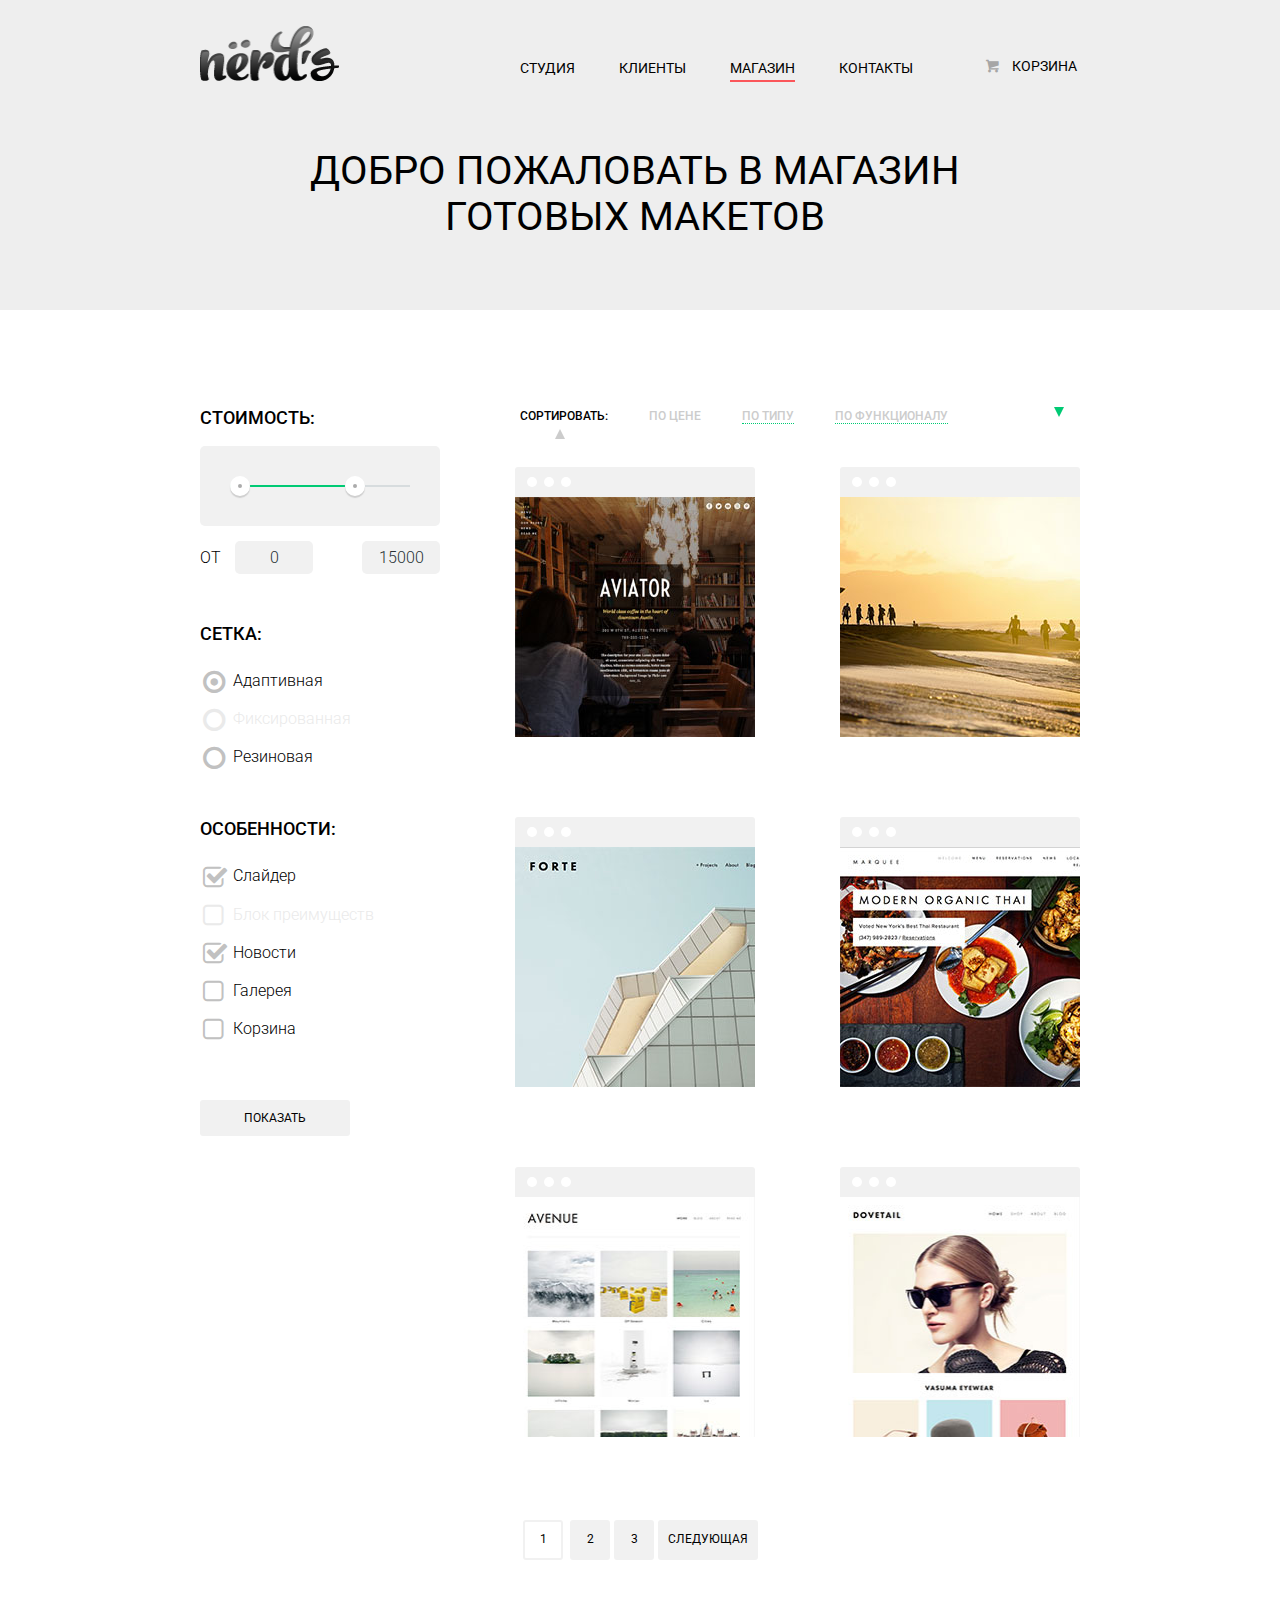
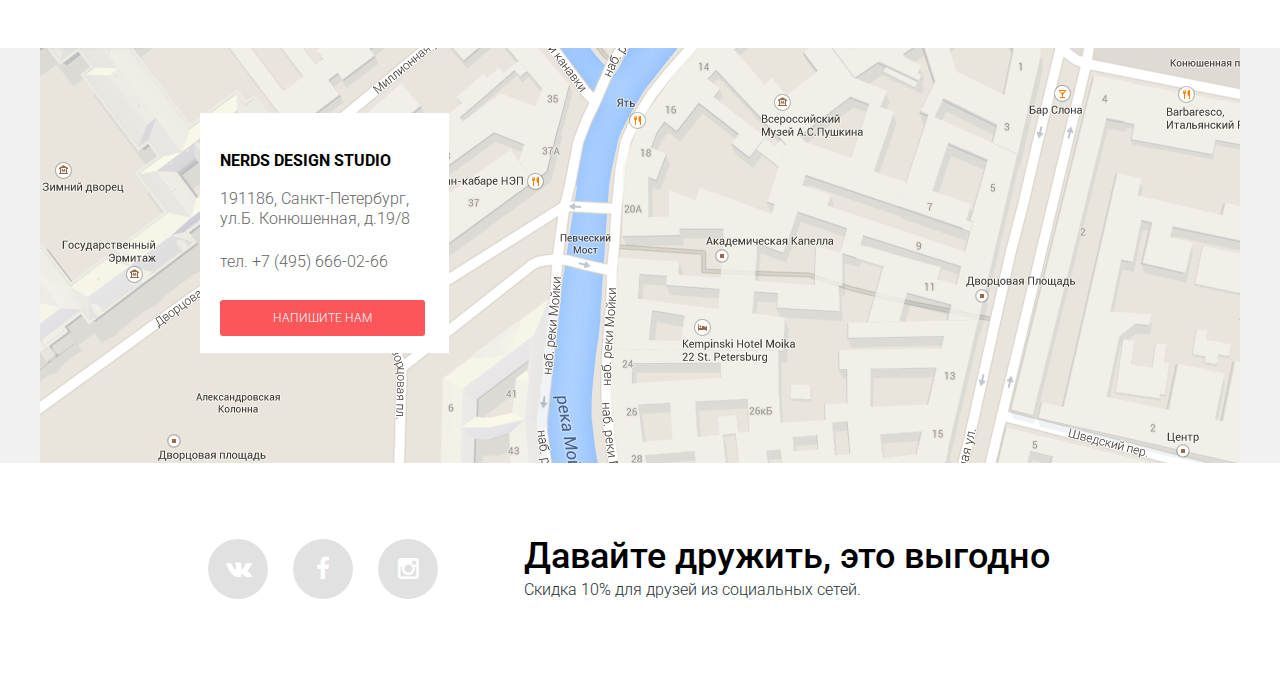
==== commit d85904f3: "3" ====
--- a/catalog.html
+++ b/catalog.html
@@ -57,11 +57,11 @@
                             <div class="toggle max-toggle"></div>
                         </div>
                         <div class="price-controls">
-                            <label class="label">От
+                            <label class="label">ОТ
                                 <input class="min-price" type="text" value="0"/>
                             </label>
                             <div class="max-price">
-                                <label class="label">До
+                                <label class="label">ДО
                                     <input class="max-price" type="text" value="15000"/>
                                 </label>
                             </div>
--- a/css/style.css
+++ b/css/style.css
@@ -664,17 +664,16 @@
   ITEM PAGE 
 ==============*/
 .headline h2 {
- margin: 0;
-  padding: 50px 0 70px;
-  text-align: center;
-  line-height: 100%;
-  font-size: 40px;
-  font-weight: 300;
-}
-
-
-  
-  
+    margin: 0;
+    text-align: center;
+    line-height: 46px;
+    font-size: 40px;
+    font-weight: 400;
+    padding: 21px 50px 70px;
+    margin-right: 10px;
+}
+
+
 
 /*===============================
             CATEGORY
@@ -861,29 +860,24 @@
 /*======================================================================
                                 CONTENT ITEM PAGE
 ======================================================================*/
-.content-column-left {
+ .content-column-left {
     display: block;
     float: left;
     width: 240px;
-    padding-top: 30px;
-}
+    padding-top: 48px;
+}
+
 /*===============================
             PRICERANGE FILTER
 ================================*/
-.pricerange-filter {
-  display: block;
-  width: 240px;
-  min-height: 170px;
-  margin-bottom: 45px;
-}
 
 .pricerange-title {
     font-size: 18px;
     line-height: 16px;
     font-weight: 500;
     text-transform: uppercase;
-    margin: 50px 0 20px;
-    padding-bottom: 7px;
+    margin: 50px 0px 20px;
+    padding-top: 2px;
 }
 
 .range-controls {
@@ -925,7 +919,7 @@
   left: 145px;
 }
 
-.price-controls {
+   .price-controls {
   position: relative;
 }
 
@@ -940,19 +934,19 @@
   right: 0;
 }
 
-.price-controls input {
-  width: 60px;
-  padding: 7px 10px;
-  margin-left: 10px;
-  border: none;
-  background: #f1f1f1;
-  font-size: 16px;
-  font-family: 'Roboto', sans-serif;
-  font-weight: 300;
-  font-style: normal;
-  text-align: center;
-  color: #283136;
-  border-radius: 5px;
+ .price-controls input {
+    width: 60px;
+    padding: 7px 9px;
+    margin-left: 10px;
+    border: none;
+    background: #f1f1f1;
+    font-size: 16px;
+    font-family: 'Roboto',"Arial", sans-serif;
+    font-weight: 300;
+    font-style: normal;
+    text-align: center;
+    color: #283136;
+    border-radius: 5px;
 }
 
 input {
@@ -968,17 +962,21 @@
 ================================*/
 
 
-.radio-btn ul,
-.checkbox-btn ul {
-  margin: 0;
-  padding: 0;
-  list-style: none;
-}
+.radio-btn ul, .checkbox-btn ul {
+    margin: 0;
+    padding: 0;
+    list-style: none;
+    padding-top: 8px;
+    margin-left: 3px;
+
+}
+
 
 .radio-btn li,
 .checkbox-btn li {
   margin-bottom: 15px;
 }
+
 
 .checkbox-btn label {
   cursor: pointer;
@@ -1051,17 +1049,19 @@
 }
 
 .pricerange-filter .grey-btn {
-  width: 150px;
-  margin-top: 50px;
-  font-weight: bolder;
-}
+    width: 150px;
+    margin-top: 44px;
+    font-weight: bolder;
+}
+
 
 /*===============================
             SORT BY
 ================================*/
 
 .content-column-right {
-  float: right;
+    float: right;
+    padding-top: 19px;
 }
 
 .sort {
@@ -1072,11 +1072,14 @@
 }
 
 .sort ul {
-    margin-bottom: 20px;
+    margin-bottom: px;
     padding: 0;
     list-style: none;
-    margin-left: 9px;
-}
+    padding-right: 5px;
+    padding-bottom: 2px;
+    padding-left: 10px;
+}
+  
 
 .sort li {
     display: inline-block;
@@ -1149,15 +1152,16 @@
 }
 
 .catalog-item {
-  display: inline-block;
-  width: 240px;
-  height: 240px;
-  margin: 0 80px 80px 0;
-  border-top: 30px solid #f1f1f1;
-  border-radius: 3px;
-  position: relative;
-  color: #000;
-  vertical-align: top;
+    display: inline-block;
+    width: 240px;
+    height: 240px;
+    margin: 0 80px 80px 0;
+    border-top: 30px solid #f1f1f1;
+    border-radius: 3px;
+    position: relative;
+    color: #000;
+    vertical-align: top;
+    margin-left: 5px;
 }
 
 .catalog-item:nth-child(2n) {
@@ -1230,7 +1234,8 @@
             PAGINATOR
 ================================*/
 .paginator {
-  width: 285px;
+    width: 285px;
+    margin-left: 10px;
 }
 
 .paginator a,
@@ -1259,7 +1264,7 @@
     margin-bottom: 3px;
     margin-left: 3px;
 }
-}
+
 
 .paginator a:hover {
   background: #e5e5e5;
@@ -1318,7 +1323,7 @@
     padding: 40px 29px 0px 20px;
     margin: 0;
 }
-}
+
 
 .adress-text {
   display: block;
@@ -1541,7 +1546,7 @@
   float: left;
 }
 
-    .social-menu {
+.social-menu {
     margin: 0;
     padding: 0;
     list-style: none;
@@ -1591,6 +1596,7 @@
     margin: 0 0 10px;
     font-weight: 500;
     margin-right: 30px;
+    margin-bottom: 5px;
 }
 
 .social-text p {
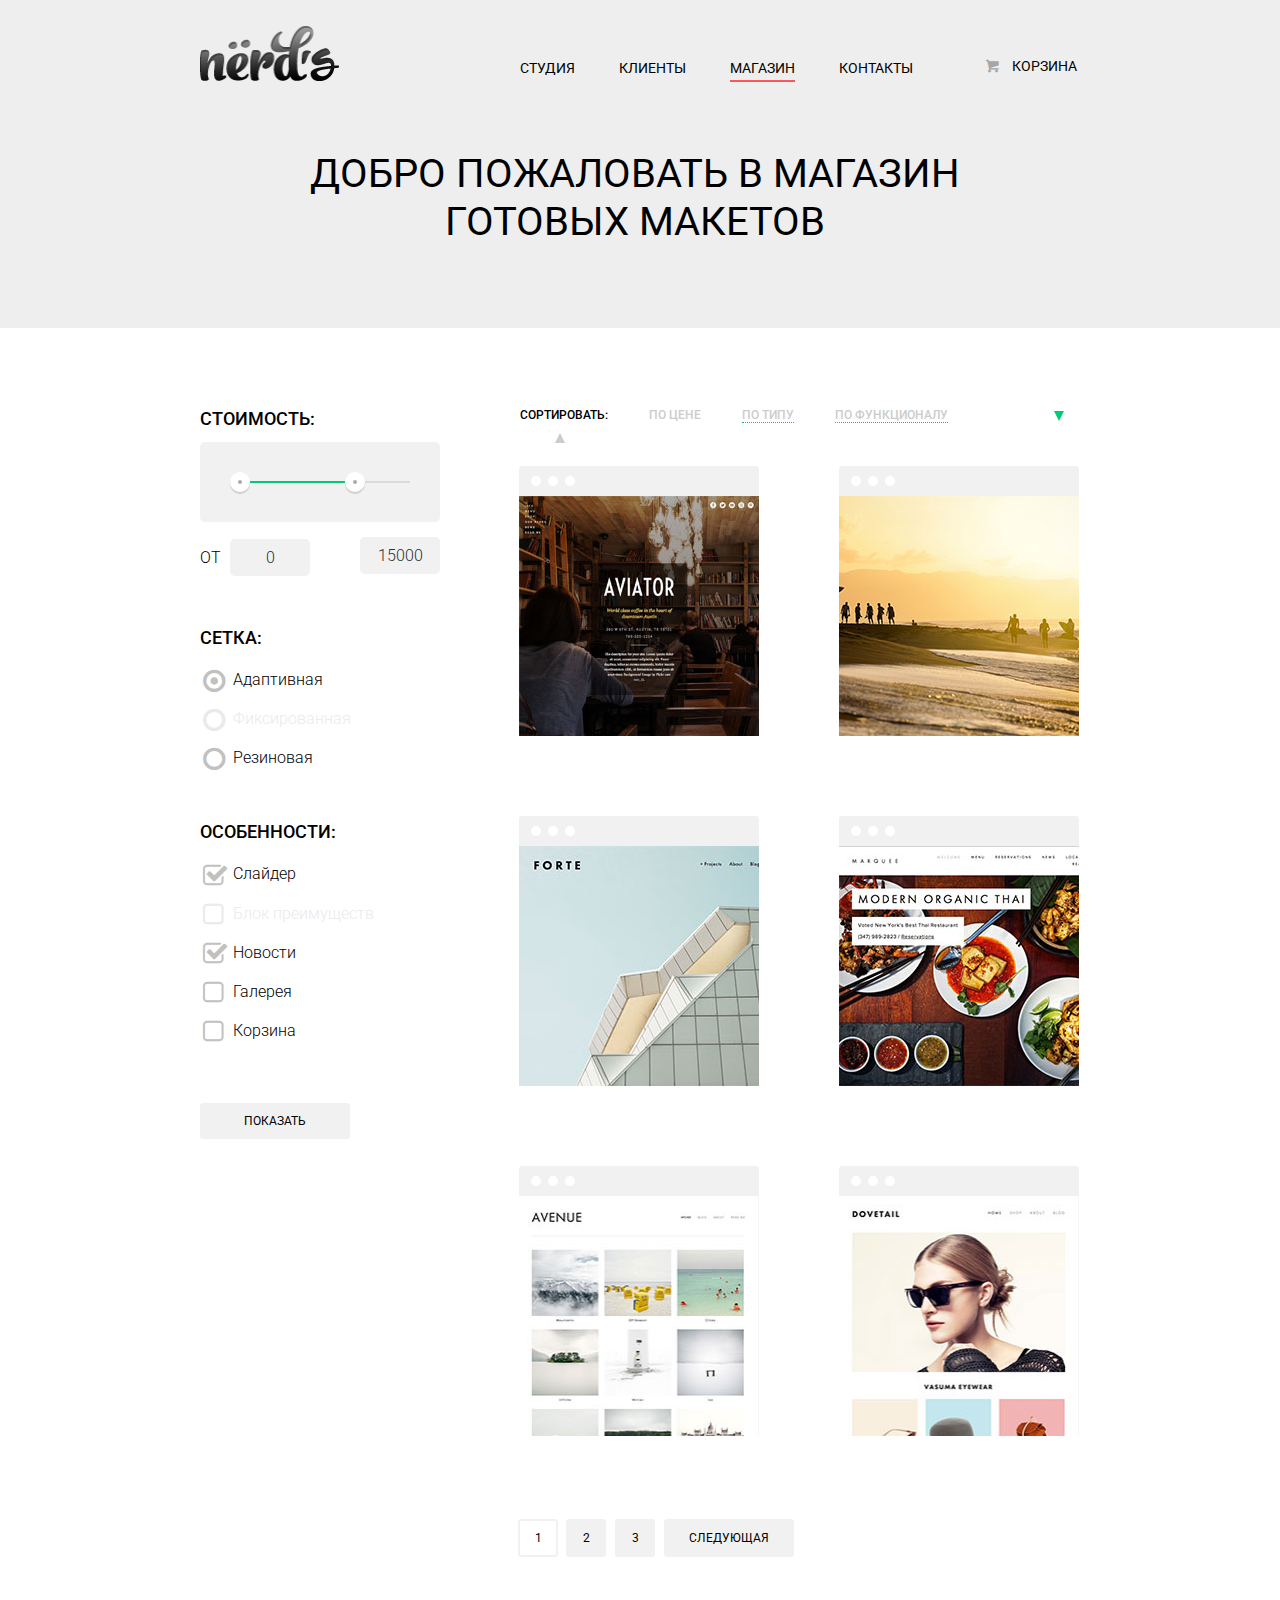
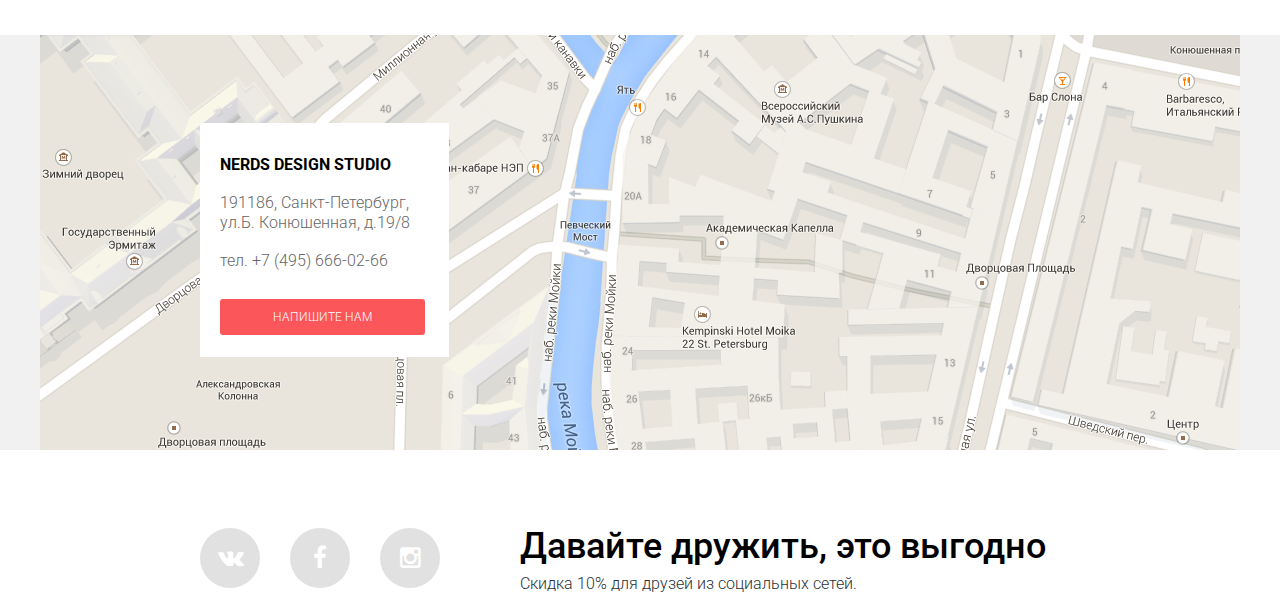
==== commit 22401f5c: "итоговые изменения" ====
--- a/catalog.html
+++ b/catalog.html
@@ -4,8 +4,9 @@
         <meta charset="utf-8">
         <title>NЁRDS</title>
         <link href='http://fonts.googleapis.com/css?family=Roboto:400,500,100,300&amp;subset=latin,cyrillic-ext' rel='stylesheet' type='text/css'>
+        <link rel="stylesheet" href="css/normalize.min.css">
         <link href="css/style.css" rel="stylesheet">
-    </head>
+        </head>
     <body>
         <header class="main-header">
             <div class="container">
@@ -273,6 +274,6 @@
             </section>
         </footer>
         <script src="http://api-maps.yandex.ru/2.1/?lang=ru_RU" type="text/javascript"></script>
-        <script src="js/script.js" type="text/javascript"></script>
+        <script src="js/script.min.js" type="text/javascript"></script>
     </body>
 </html>--- a/css/style.css
+++ b/css/style.css
@@ -363,6 +363,12 @@
 .grey-btn {
   background: #f1f1f1;
   color: #000;
+  margin-right: 5px;
+
+}
+
+a.grey-btn:last-of-type {
+width: 110px;
 }
 
 .grey-btn:hover {
@@ -664,14 +670,14 @@
   ITEM PAGE 
 ==============*/
 .headline h2 {
-    margin: 0;
-    text-align: center;
-    line-height: 46px;
-    font-size: 40px;
-    font-weight: 400;
-    padding: 21px 50px 70px;
-    margin-right: 10px;
-}
+margin: 0;
+text-align: center;
+line-height: 48px;
+font-size: 40px;
+font-weight: 400;
+padding: 23px 50px 82px;
+margin-right: 10px;
+} 
 
 
 
@@ -861,23 +867,22 @@
                                 CONTENT ITEM PAGE
 ======================================================================*/
  .content-column-left {
-    display: block;
-    float: left;
-    width: 240px;
-    padding-top: 48px;
-}
-
+display: block;
+float: left;
+width: 240px;
+padding-top: 29px;
+
+}
 /*===============================
             PRICERANGE FILTER
 ================================*/
 
 .pricerange-title {
     font-size: 18px;
-    line-height: 16px;
-    font-weight: 500;
-    text-transform: uppercase;
-    margin: 50px 0px 20px;
-    padding-top: 2px;
+line-height: 16px;
+font-weight: 500;
+text-transform: uppercase;
+margin: 54px 0px 15px;
 }
 
 .range-controls {
@@ -925,7 +930,8 @@
 
 .label {
   display: block;
-  margin-bottom: 5px;
+margin-bottom: 7px;
+padding-top: 2px;
 }
 
 .max-price {
@@ -935,18 +941,18 @@
 }
 
  .price-controls input {
-    width: 60px;
-    padding: 7px 9px;
-    margin-left: 10px;
-    border: none;
-    background: #f1f1f1;
-    font-size: 16px;
-    font-family: 'Roboto',"Arial", sans-serif;
-    font-weight: 300;
-    font-style: normal;
-    text-align: center;
-    color: #283136;
-    border-radius: 5px;
+width: 60px;
+padding: 9px 10px;
+margin-left: 5px;
+border: none;
+background: #f1f1f1;
+font-size: 16px;
+font-family: 'Roboto',"Arial", sans-serif;
+font-weight: 300;
+font-style: normal;
+text-align: center;
+color: #283136;
+border-radius: 5px;
 }
 
 input {
@@ -955,7 +961,7 @@
 }
 
 input:focus {
-	outline: none 
+  outline: none 
 }
 /*===============================
       RADIO AND CHECKBOX BTNS
@@ -974,7 +980,7 @@
 
 .radio-btn li,
 .checkbox-btn li {
-  margin-bottom: 15px;
+  margin-bottom: 16px;
 }
 
 
@@ -1060,8 +1066,8 @@
 ================================*/
 
 .content-column-right {
-    float: right;
-    padding-top: 19px;
+float: right;
+padding-top: 0px;
 }
 
 .sort {
@@ -1119,26 +1125,26 @@
 
 .btn-up:before {
   content: "";
-  position: absolute;
-  right: -75px;
-  top: 0px;
-  width: 0;
-  height: 0;
-  border-left: 5px solid transparent;
-  border-right: 5px solid transparent;
-  border-top: 10px solid #00ca74;
+position: absolute;
+right: -75px;
+top: 5px;
+/* width: 0; */
+/* height: 0; */
+border-left: 5px solid transparent;
+border-right: 5px solid transparent;
+border-top: 10px solid #00ca74;
 }
 
 .btn-down:before {
   content: "";
-  position: absolute;
-  top: 0px;
-  right: -45px;
-  width: 0;
-  height: 0;
-  border-left: 5px solid transparent;
-  border-right: 5px solid transparent;
-  border-bottom: 10px solid #ccc;
+position: absolute;
+top: 5px;
+right: -45px;
+/* width: 0; */
+/* height: 0; */
+border-left: 5px solid transparent;
+border-right: 5px solid transparent;
+border-bottom: 10px solid #ccc;
 }
 
 /*===============================
@@ -1153,15 +1159,14 @@
 
 .catalog-item {
     display: inline-block;
-    width: 240px;
-    height: 240px;
-    margin: 0 80px 80px 0;
-    border-top: 30px solid #f1f1f1;
-    border-radius: 3px;
-    position: relative;
-    color: #000;
-    vertical-align: top;
-    margin-left: 5px;
+width: 240px;
+height: 240px;
+margin: 0px 71px 80px 9px;
+border-top: 30px solid #f1f1f1;
+border-radius: 3px;
+position: relative;
+color: #000;
+vertical-align: top;
 }
 
 .catalog-item:nth-child(2n) {
@@ -1235,34 +1240,34 @@
 ================================*/
 .paginator {
     width: 285px;
-    margin-left: 10px;
+margin-left: 5px;
 }
 
 .paginator a,
 .paginator span {
   display: inline-block;
-  height: 20px;
-  min-width: 20px;
-  padding: 8px;
-  border: 2px solid #f1f1f1;
-  border-radius: 3px;
-  vertical-align: middle;
-  text-align: center;
-  font-weight: bolder;
-  font-size: 12px;
-  line-height: 18px;
-  color: #000;
-  text-decoration: none;
-  text-transform: uppercase;
+height: 18px;
+min-width: 20px;
+padding: 8px;
+border: 2px solid #f1f1f1;
+border-radius: 3px;
+vertical-align: middle;
+text-align: center;
+font-weight: bolder;
+font-size: 12px;
+line-height: 18px;
+color: #000;
+text-decoration: none;
+text-transform: uppercase;
 }
 
   .paginator .current {
     background: #ffffff;
-    margin: 3px;
-    margin-top: 3px;
-    margin-right: 3px;
-    margin-bottom: 3px;
-    margin-left: 3px;
+margin: 3px;
+margin-top: 3px;
+margin-right: 4px;
+margin-bottom: 3px;
+margin-left: 3px;
 }
 
 
@@ -1285,8 +1290,8 @@
 ======================================================================*/
 
 .footer-container {
-  padding-top: 85px;
-  position: relative;
+  padding-top: 75px;
+position: relative;
 }
 
 .map {
@@ -1313,15 +1318,15 @@
 ================================*/
     .adress-box {
     display: block;
-    position: absolute;
-    top: 30%;
-    z-index: 1;
-    width: 200px;
-    height: 200px;
-    background-color: #fff;
-    text-align: left;
-    padding: 40px 29px 0px 20px;
-    margin: 0;
+position: absolute;
+top: 33.33%;
+z-index: 1;
+width: 200px;
+height: 200px;
+background-color: #fff;
+text-align: left;
+padding: 34px 29px 0px 20px;
+margin: 0;
 }
 
 
@@ -1343,10 +1348,10 @@
 
 .adress-text .adress {
   font-size: 16px;
-  line-height: 20px;
-  color: #666666;
-  margin: 0;
-  padding-bottom: 25px;
+line-height: 20px;
+color: #666666;
+margin: 0;
+padding-bottom: 20px;
 }
 
 .adress-text .phone {
@@ -1538,9 +1543,10 @@
             FOOTER-SOCIAL
 ================================*/
 .footer-social {
-  padding-top: 75px;
-  padding-bottom: 70px;
-}
+    padding-top: 78px;
+   
+}
+
 
 .social-btn {
   float: left;
@@ -1548,17 +1554,17 @@
 
 .social-menu {
     margin: 0;
-    padding: 0;
-    list-style: none;
-    padding-top: 1px;
-    padding-left: 8px;
+padding: 0;
+/* list-style: none; */
+/* padding-top: 1px; */
+/* padding-left: 8px; */
 }
 
 .social-btn li {
   display: block;
-  vertical-align: middle;
-  float: left;
-  margin-right: 25px;
+vertical-align: middle;
+float: left;
+margin-right: 30px;
 }
 
 .social-btn li a {
@@ -1591,12 +1597,12 @@
 
 .social-text h2 {
     font-size: 36px;
-    line-height: 1;
-    color: #000;
-    margin: 0 0 10px;
-    font-weight: 500;
-    margin-right: 30px;
-    margin-bottom: 5px;
+line-height: 1;
+color: #000;
+margin: 0 0 10px;
+font-weight: 500;
+margin-right: 34px;
+margin-bottom: 9px;
 }
 
 .social-text p {
@@ -1604,125 +1610,4 @@
     color: #283136;
     margin-top: 0;
   
-}
-
-
-
-
-
-
-
-
-
-
-
-
-
-
-
-
-
-
-
-
-
-
-
-
-
-
-
-
-
-
-
-
-
-
-
-
-
-
-
-
-
-
-
-
-
-
-
-
-
-
-
-
-
-
-
-
-
-
-
-
-
-
-
-
-
-
-
-
-
-
-
-
-
-
-
-
-
-
-
-
-
-
-
-
-
-
-
-
-
-
-
-
-
-
-
-
-
-
-
-
-
-
-
-
-
-
-
-
-
-
-
-
-
-
-
-
-
-
-
-
-}
+}